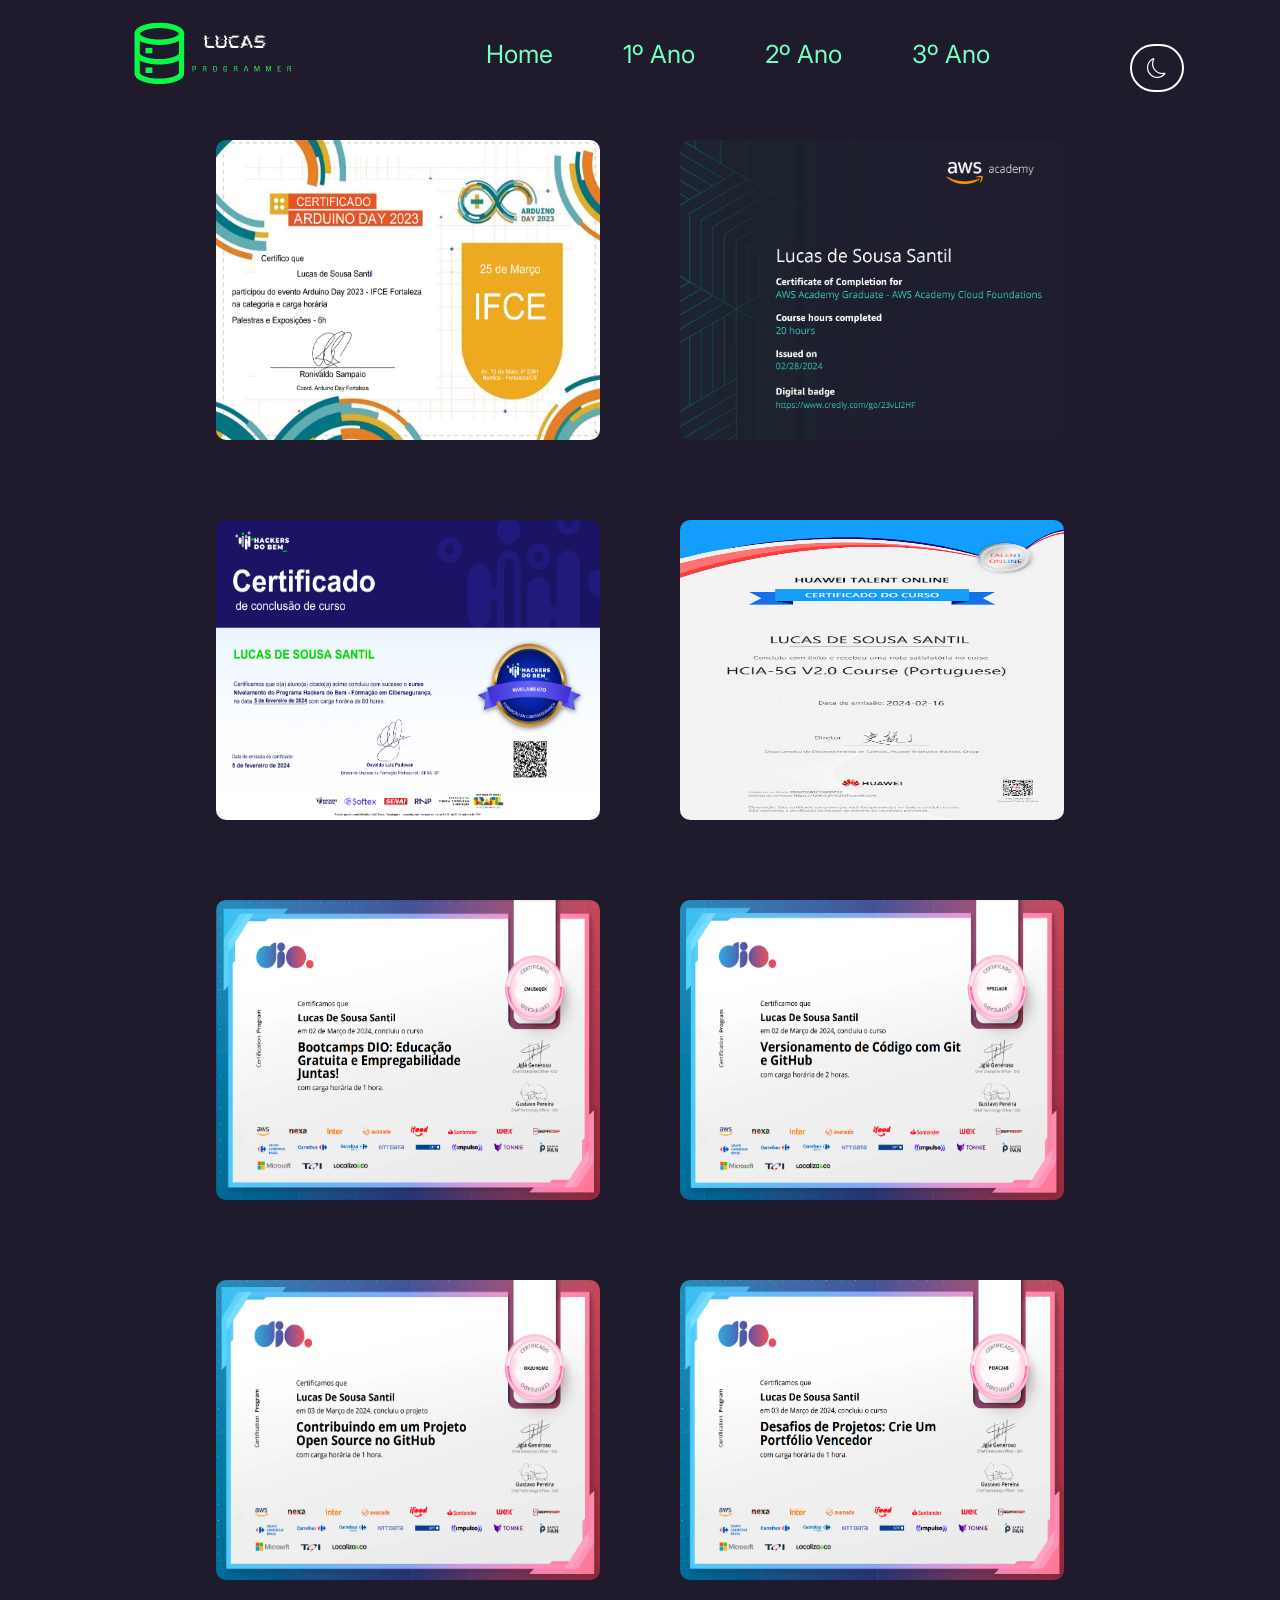
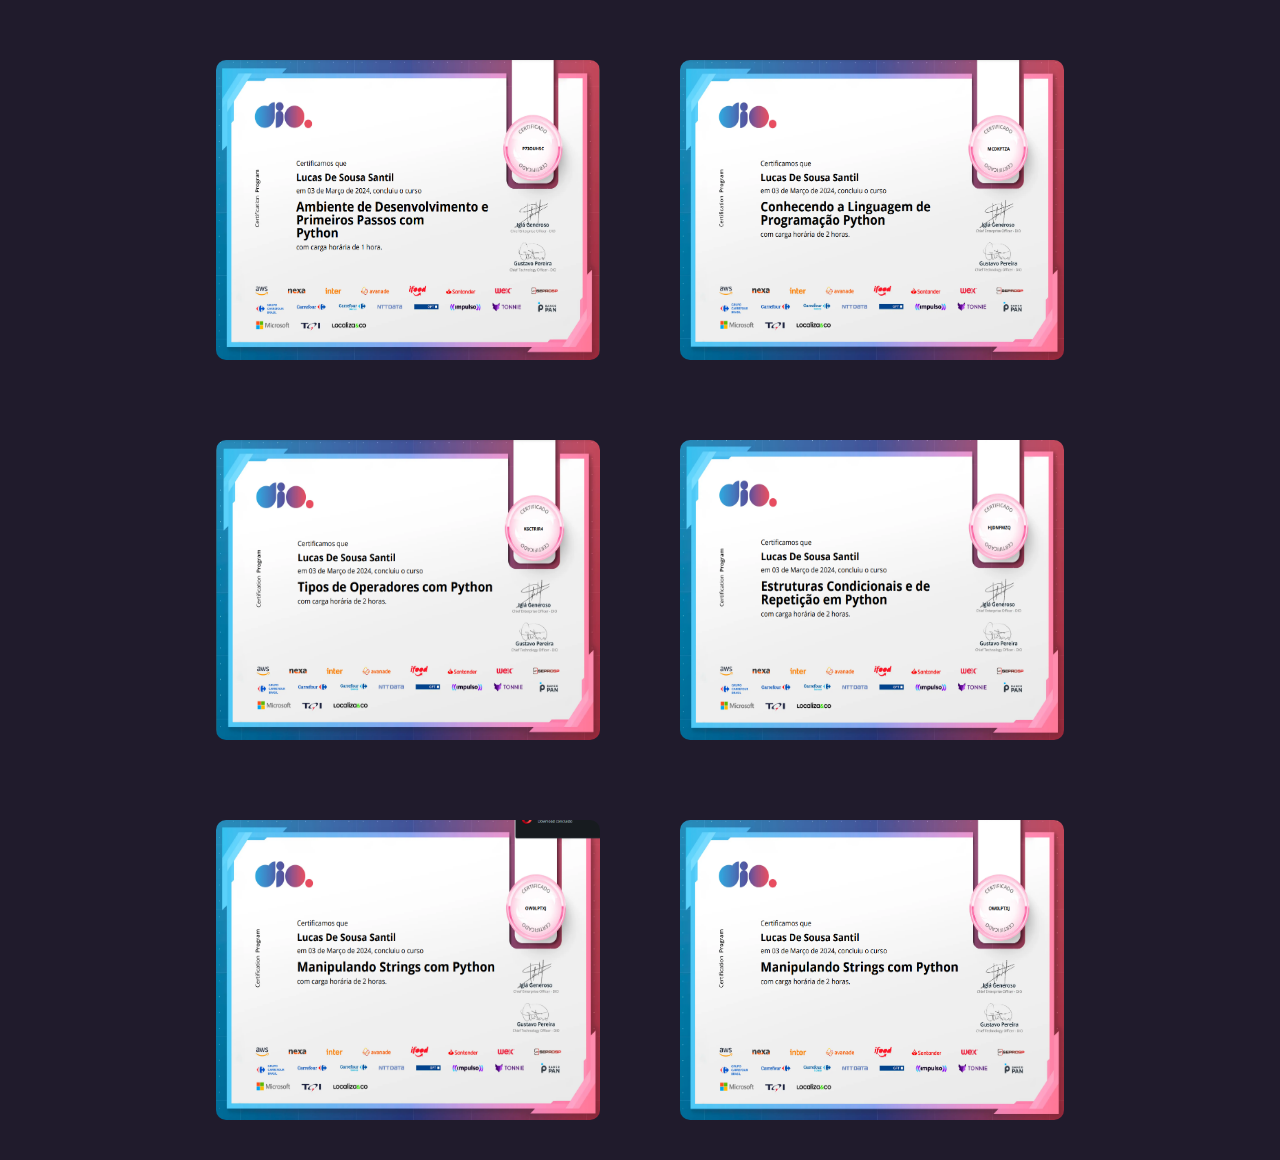
==== html/curso.html @ 154a2946 "first commit" ====
<!DOCTYPE html>
<html lang="pt-br">
<head>
    <meta charset="UTF-8">
    <meta name="viewport" content="width=device-width, initial-scale=1.0">
    <title>Meus Certificados</title>
    <link rel="stylesheet" href="/css/cursos.css">
    <script src="/js/cert.js"></script>
    <script src="/js/white.js"></script>
    <link rel="stylesheet" href="/css/home.css">
    <link rel="stylesheet" href="/scss/home-but.css">
    <script src="/js/pag1.js"></script>
    <script src="/js/macara.js"></script>
    <link rel="stylesheet" href="https://cdn.jsdelivr.net/npm/bootstrap-icons@1.11.3/font/bootstrap-icons.min.css">
    <link rel="icon" href="/img/logo.ico">
</head>
<body>
<header>
    <nav class="nav-bar">
    <div class="logo">
        <img src="/img/Lucas-removebg-preview.png" alt="Lucas-Developer">
    </div>
    <div class="nav-list">
        <ul class="menu">
            <li class="nav-item"><a href="home.html" class="nav-link">Home</a></li>
            <li class="nav-item"><a href="pag1.html" class="nav-link">1º Ano</a></li>
            <li class="nav-item"><a href="pag2.html" class="nav-link">2º Ano</a></li>
            <li class="nav-item"><a href="pag3.html" class="nav-link">3º Ano</a></li>
        </ul>
    </div>
    <div class="login-button">
        <div class="dark-mode-button">
            <button id="darkModeButton" class="transparent" onclick="toggleDarkMode()">
                <i id="darkModeIcon" class="bi bi-moon"></i>
            </button>
        </div>
    </div>

    <div class="mobile-menu-icon">
        <button onclick="menuShow()"><img class="icon" src="/img/menu_white_36dp.svg" alt=""></button>
    </div>
</nav>
    <div class="mobile-menu">
        <ul>
            <li class="nav-item"><a href="home.html" class="nav-link">Home</a></li>
            <li class="nav-item"><a href="pag1.html" class="nav-link">1º Ano</a></li>
            <li class="nav-item"><a href="pag2.html" class="nav-link">2º Ano</a></li>
            <li class="nav-item"><a href="pag3.html" class="nav-link">3º Ano</a></li>
        </ul>

        <div class="login-button">
            <button class="btn-login">Login</button>
        </div>
    </div>
</header>
<main>
    <section class="inicio">
        <div class="interface">
            <div class="inicio" id="galeria"> 
                <div class="certificado" id="cert1" onclick="openImage('cert1')">
                    <a href="#cert1">
                        <img src="/img/cert-ard.png" alt="cert-arduino">
                    </a>
                    <div class="detalhes">
                        Certificado do Arduino Day<br> <a href="#fechar">x</a>
                    </div>
                </div>
                <div class="certificado-aws" id="cert2" onclick="openImage('cert2')">
                    <a href="#cert2">
                        <img src="/img/cert-aws.png" alt="cert-aws">
                    </a>
                    <div class="detalhes">
                        Certificado da AWS<br> <a href="#fechar">x</a>
                    </div>
                </div>
                <div class="certificado" id="cert3" onclick="openImage('cert3')">
                    <a href="#cert3">
                        <img src="/img/cert-hack.png" alt="cert-hacker">
                    </a>
                    <div class="detalhes">
                        Certificado do Hackers do Bem<br> <a href="#fechar">x</a>
                    </div>
                </div>
                <div class="certificado-hua" id="cert4" onclick="openImage('cert4')">
                    <a href="#cert4">
                        <img src="/img/cert-hauwei.png" alt="cert-hauwei">
                    </a>
                    <div class="detalhes">
                        Certificado da Huawei<br> <a href="#fechar">x</a>
                    </div>
                </div>
                <div class="certificado" id="cert5" onclick="openImage('cert5')">
                    <a href="#cert5">
                        <img src="/img/cert-dio1.png" alt="cert-dio">
                    </a>
                    <div class="detalhes">
                        Certificado da DIO<br> <a href="#fechar">x</a>
                    </div>
                </div>
                <div class="certificado" id="cert6" onclick="openImage('cert6')">
                    <a href="#cert6">
                        <img src="/img/cert-dio2.png" alt="cert-dio">
                    </a>
                    <div class="detalhes">
                        Certificado da DIO<br> <a href="#fechar">x</a>
                    </div>
                </div>
                <div class="certificado" id="cert7" onclick="openImage('cert7')">
                    <a href="#cert7">
                        <img src="/img/cert-dio3.png" alt="cert-dio">
                    </a>
                    <div class="detalhes">
                        Certificado da DIO<br> <a href="#fechar">x</a>
                    </div>
                </div>
                <div class="certificado" id="cert8" onclick="openImage('cert8')">
                    <a href="#cert8">
                        <img src="/img/cert-dio4.png" alt="cert-dio">
                    </a>
                    <div class="detalhes">
                        Certificado da DIO<br> <a href="#fechar">x</a>
                    </div>
                </div>
                <div class="certificado" id="cert9" onclick="openImage('cert9')">
                    <a href="#cert9">
                        <img src="/img/cert-dio5.png" alt="cert-dio">
                    </a>
                    <div class="detalhes">
                        Certificado da DIO<br> <a href="#fechar">x</a>
                    </div>
                </div>
                <div class="certificado" id="cert10" onclick="openImage('cert10')">
                    <a href="#cert10">
                        <img src="/img/cert-dio6.png" alt="cert-dio">
                    </a>
                    <div class="detalhes">
                        Certificado da DIO<br> <a href="#fechar">x</a>
                    </div>
                </div>
                <div class="certificado" id="cert11" onclick="openImage('cert11')">
                    <a href="#cert11">
                        <img src="/img/cert-dio7.png" alt="cert-dio">
                    </a>
                    <div class="detalhes">
                        Certificado da DIO<br> <a href="#fechar">x</a>
                    </div>
                </div>
                <div class="certificado" id="cert12" onclick="openImage('cert12')">
                    <a href="#cert12">
                        <img src="/img/cert-dio8.png" alt="cert-dio">
                    </a>
                    <div class="detalhes">
                        Certificado da DIO<br> <a href="#fechar">x</a>
                    </div>
                </div>
                <div class="certificado" id="cert13" onclick="openImage('cert13')">
                    <a href="#cert13">
                        <img src="/img/cert-dio9.png" alt="cert-dio">
                    </a>
                    <div class="detalhes">
                        Certificado da DIO<br> <a href="#fechar">x</a>
                    </div>
                </div>
                <div class="certificado" id="cert14" onclick="openImage('cert14')">
                    <a href="#cert14">
                        <img src="/img/cert-dio10.png" alt="cert-dio">
                    </a>
                    <div class="detalhes">
                        Certificado da DIO<br> <a href="#fechar">x</a>
                    </div>
                </div>
            </div>
        </div>
    </section>
</main>
</body>
</html>
---- css/cursos.css ----
* {
    padding: 0;
    margin: 0;
    font-family: 'Inter', sans-serif;
}

.interface {
    max-width: 1280px;
    margin: 0 auto;
}

html {
    overflow-y: scroll;
    scroll-behavior: smooth;
}

.dark header {
    background-color: #8a2be2;
    position: fixed;
    margin-left: 0px;
    z-index: 1000;
    height: 120px;
    width: 100%;
}

body {
    background: #201b2c;
    overflow-x: hidden;
}

header {
    background-color: #201b2c;
    position: fixed;
    margin-left: 0px;
    z-index: 1000;
    height: 120px;
    width: 100%;
}

.nav-list li {
    position: relative;
    float: left;
    border-right: 1px solid #201b2c;
    border: none;
}

.nav-bar {
    display: flex;
    justify-content: space-between;
    padding: 1.5rem 6rem;
}

.logo {
    display: flex;
    align-items: center;
}

.logo > img {
    width: auto;
    margin-top: -90px;
    height: 250px;
}

.nav-list {
    display: flex;
    align-items: center;
}

.nav-list ul {
    display: flex;
    justify-content: center;
    list-style: none;
    margin-top: -100px;
}

.nav-item {
    margin: 0 15px;
}

.nav-link {
    text-decoration: none;
    font-size: 1.56rem;
    color: #77ffc0;
    font-weight: 400;
    padding: 20px;
}

.nav-link::before {
    content: "";
    position: absolute;
    width: 100%;
    height: 3px;
    bottom: 0;
    left: 0;
    background-color: #ffffff;
    visibility: hidden;
    transform: scaleX(0);
    transform-origin: left; 
    opacity: 0.7;
    transition: all 0.3s ease-in-out 0s;
}

.nav-link:hover:before {
    visibility: visible;
    transform: scaleX(1);
}

.login-button button {
    border: none;
    padding: 10px 15px;
    border-radius: 5px;
    background-color: #0187a7;
    margin-top: 20px;
}

.login-button button a {
    text-decoration: none;
    color: #fff;
    font-weight: 500;
    font-size: 1.1rem;
}

.mobile-menu-icon {
    display: none;
}

.mobile-menu {
    display: none;
}

section.inicio {
    margin-top: 100px;
}
#galeria {
    display: flex;
    flex-wrap: wrap;
    justify-content: center;
}

.certificado {
    width: 30%;
    margin: 40px;
    position: relative;
    cursor: pointer;
}

.certificado-aws {
    width: 30%;
    margin: 40px;
    position: relative;
    cursor: pointer;
}

.certificado-hua {
    width: 30%;
    margin: 40px;
    position: relative;
    cursor: pointer;
}

.certificado img {
    width: 100%;
    height: 300px;
    display: block;
    border-radius: 10px;
    transition: transform 0.3s ease;
}

.certificado-aws img {
    width: 100%;
    height: 300px;
    display: block;
    border-radius: 10px;
    transition: transform 0.3s ease;
}

.certificado-hua img {
    width: 100%;
    height: 300px;
    display: block;
    border-radius: 10px;
    transition: transform 0.3s ease;
}

.certificado:target {
    position: fixed;
    top: 50%;
    left: 50%;
    transform: translate(-50%, -50%);
    width: 710px; 
    padding: 10px;
    border: solid 1px #333;
    box-shadow: 0 0 25px 10px #000;
    background: #fff;
    border-radius: 5px;
    z-index: 9999;
}

.certificado-aws:target {
    position: fixed;
    top: 50%;
    left: 50%;
    transform: translate(-50%, -50%);
    width: 650px; 
    padding: 10px;
    border: solid 1px #333;
    box-shadow: 0 0 25px 10px #000;
    background: #fff;
    border-radius: 5px;
    z-index: 9999;
}

.certificado-hua:target {
    position: fixed;
    top: 50%;
    left: 50%;
    transform: translate(-50%, -50%);
    width: 350px; 
    padding: 10px;
    border: solid 1px #333;
    box-shadow: 0 0 25px 10px #000;
    background: #fff;
    border-radius: 5px;
    z-index: 9999;
}

.certificado:target img {
    width: auto;
    height: 500px; 
    display: block;
    border-radius: 5px;
}

.certificado-aws:target img {
    width: auto;
    height: 500px; 
    display: block;
    border-radius: 5px;
}

.certificado-hua:target img {
    width: auto;
    height: 500px; 
    display: block;
    border-radius: 5px;
}

.certificado:target .detalhes {
    display: block;
}

.certificado-aws:target .detalhes {
    display: block;
}

.certificado-hua:target .detalhes {
    display: block;
}

.detalhes {
    display: none;
}

.detalhes a {
    display: block;
    text-align: right;
    margin-top: 10px;
    color: #333;
    text-decoration: none;
    font-size: 14px;
}

.detalhes a:hover {
    color: #000;
}
---- css/home.css ----
@import url('https://fonts.googleapis.com/css2?family=Inter:wght@200;300;400;500&display=swap');

* {
    padding: 0;
    margin: 0;
    font-family: 'Inter', sans-serif;
}

html {
    overflow-y: scroll;
    scroll-behavior: smooth;
}

.interface {
    max-width: 1280px;
    margin: 0 auto;
}

.dark header {
    background-color: #8a2be2;
    position: fixed;
    margin-left: 0px;
    z-index: 1000;
    height: 120px;
    width: 100%;
}

.dark .primeira h1 {
    color: black ;
}

.dark .primeira span {
    color: #2600ff;
}

.dark .primeira p {
    color: #000000;
}

.dark .primeira button {
    background-color: #000000;
    color: #ffffff;
}

.dark .especialidades {
    background-color: #8a2be2;
}

.dark .especialidades span {
    color: #00f7ff;
}

.dark .especialidades .especialidades-box {
    color: #00f7ff;
}

.dark .especialidades .especialidades-box i {
    color: #00f7ff;
}

.dark .sobre {
    background-color: #ffffff;
}

.dark .sobre h2 {
    color: #2600ff;
}

.dark .sobre .txt-sobre span {
    color: #000000;
}

.dark .sobre .txt-sobre p {
    color: #000000;
}

.dark .sobre .txt-sobre button {
    background-color: #000000;
}

.dark .sobre .txt-sobre i {
    background-color: #000000;
    color: #ffffff;
}

.dark .progresso {
    background-color: #8a2be2;
}

.dark .progresso .titulo span {
    color: #00f7ff;
}

.dark .progresso  h3 {
    color: #00f7ff;
}

.dark .progresso .especialidades-box  i {
    color: #00f7ff;
}

.dark .portifolio h2 {
    color: #000000;
}

.dark .portifolio span {
    color: #0004ff;
}

.dark .formulario span {
    color: #0004ff;
}

.dark .formulario h2 {
    color: #000000;
}

.dark .formulario input {
    background-color: #0004ff;
}

.dark .formulario textarea {
    background-color: #0004ff;
}

.dark .formulario .btn-enviar input {
    background-color: #0004ff;
    color: white;
}

.dark footer {
    background-color: #8a2be2;
    color: white;
}

.dark footer button{
    background-color: #000000;
    color: white;
}

.dark footer .line-footer{
    padding: 20px 0;
}

.dark footer .line-footer p {
    color: #ffffff;
}

.dark .borda {
    margin-top: -70px;
    border-top: 2px solid #ffffff;
}

.dark main {
    background-color: white;
}

.dark .nav-link {
    color: #ffffff;
}

.dark .dark-mode-button button i {
    color: rgb(255, 255, 255);
    font-size: 20px;
}

.dark .transparent {
    background-color: transparent !important;
    border: 2px solid #ffffff !important; 
    border-radius: 50px !important;
}

.transparent {
    background-color: transparent !important;
    border: 2px solid #ffffff !important; 
    border-radius: 50px !important;
}

.dark-mode-button button i {
    color: white;
    font-size: 20px;
}

body {
    background: #201b2c;
    overflow-x: hidden;
}

header {
    background-color: #201b2c;
    position: fixed;
    margin-left: 0px;
    z-index: 1000;
    height: 120px;
    width: 100%;
}

.nav-list li {
    position: relative;
    float: left;
    border-right: 1px solid #201b2c;
    border: none;
}

.nav-bar {
    display: flex;
    justify-content: space-between;
    padding: 1.5rem 6rem;
}

.logo {
    display: flex;
    align-items: center;
}

.logo > img {
    width: auto;
    margin-top: -90px;
    height: 250px;
}

.nav-list {
    display: flex;
    align-items: center;
}

.nav-list ul {
    display: flex;
    justify-content: center;
    list-style: none;
    margin-top: -100px;
}

.nav-item {
    margin: 0 15px;
}

.nav-link {
    text-decoration: none;
    font-size: 1.56rem;
    color: #77ffc0;
    font-weight: 400;
    padding: 20px;
}

.nav-link::before {
    content: "";
    position: absolute;
    width: 100%;
    height: 3px;
    bottom: 0;
    left: 0;
    background-color: #ffffff;
    visibility: hidden;
    transform: scaleX(0);
    transform-origin: left; 
    opacity: 0.7;
    transition: all 0.3s ease-in-out 0s;
}

.nav-link:hover:before {
    visibility: visible;
    transform: scaleX(1);
}

.login-button button {
    border: none;
    padding: 10px 15px;
    border-radius: 5px;
    background-color: #0187a7;
    margin-top: 20px;
}

.login-button button a {
    text-decoration: none;
    color: #fff;
    font-weight: 500;
    font-size: 1.1rem;
}

.mobile-menu-icon {
    display: none;
}

.mobile-menu {
    display: none;
}

.btn-login {
    width: 100%;
    padding: 16px 0px;
    margin: 0px;
    border: none;
    border-radius: 8px;
    outline: none;
    text-transform: uppercase;
    font-weight: 800;
    letter-spacing: 3px;
    color: #77ffc0;;
    background: transparent;
    cursor: pointer;
    box-shadow: 0px 10px 40px -12px #273a3052;
}

.btn-other {
    color: #FFF;
    transition: all 0.5s;
    position: relative;
    opacity: 1;
}

.btn-other::before {
    content: '';
    position: absolute;
    top: 0;
    left: 0;
    width: 100%;
    height: 100%;
    z-index: 1;
    background-color: rgba(255,255,255,0.1);
    transition: all 0.3s;
}
.btn-other:hover::before {
    opacity: 0 ;
    transform: scale(0.5,0.5);
}
.btn-other::after {
    content: '';
    position: absolute;
    top: 0;
    left: 0;
    width: 100%;
    height: 100%;
    z-index: 1;
    opacity: 0;
    transition: all 0.3s;
    border: 1px solid rgba(255,255,255,0.5);
    transform: scale(1.2,1.2);
}
.btn-other:hover::after {
    opacity: 1;
    transform: scale(1,1);
}

.btn {
    line-height: 50px;
    height: 50px;
    text-align: center;
    width: 250px;
    cursor: pointer;
}


.btn-login {
    width: 100%;
    padding: 16px 0px;
    margin: 0px;
    border: none;
    border-radius: 8px;
    outline: none;
    text-transform: uppercase;
    font-weight: 800;
    letter-spacing: 3px;
    color: #77ffc0;;
    background: transparent;
    cursor: pointer;
    box-shadow: 0px 10px 40px -12px #273a3052;
}

.btn-login::before {
    content: '';
    position: absolute;
    top: 0;
    left: 0;
    width: 100%;
    height: 100%;
    z-index: 1;
    background-color: rgba(255,255,255,0.1);
    transition: all 0.3s;
}

.btn-login:hover::before {
    opacity: 0 ;
    transform: scale(0.5,0.5);
}

.btn-login::after {
    content: '';
    position: absolute;
    top: 0;
    left: 0;
    width: 100%;
    height: 100%;
    z-index: 1;
    opacity: 0;
    transition: all 0.3s;
    border: 1px solid rgba(255,255,255,0.5);
    transform: scale(1.2,1.2);
}

@keyframes go-up {
    0% {
        transform: translateX(-1000px);
    }
    100% {
        transform: translateX(0);
    }
}

@keyframes go-back {
    0% {
        transform: translateX(1000px);
    }
    100% {
        transform: translateX(0);
    }
}

.btn-login:hover::after {
    opacity: 1;
    transform: scale(1,1);
}

a {
    color: #FFF;
    text-decoration: none;
}
/* Desenvolvimento */
h1 {
    margin-top: -350px;
    color: #fff;
    text-transform: uppercase;
    margin-left: -80px;
    margin-right: 500px;
    font-weight: 800;
    font-size: 40px;
    animation: go-up 2s;
}

.primeira span {
    color: #00FF08;
    font-size: 42px;
}

p.paragrafo {
    color: #fff;
    margin-left: -80px;
    margin-right: 600px;
    text-align: justify;
    font-size: 16px;
    margin-bottom: 40px;
    animation: go-up 2s;
}

.text-box button {
    border: none;
    border-radius: 30px;
    height: 53px;
    width: 255px;
    text-transform: uppercase;
    color: rgb(0, 0, 0);
    font-weight: 600;
    background-color: #77ffc0;
    margin-left: -180px;
    margin-top: -6px;
    cursor: pointer;
    transition: .2s;
    animation: go-up 2s;
}

.button-1 button:hover {
    box-shadow: 0px 0px 8px #77ffc0;
    transform: scale(1.05);
}

.yo {
    width: 500px;
    height: 400px;
    border-radius: 20px;
    margin-left: 900px;
    margin-top: 160px;
    opacity: 1;
}

img.yo {
    position: relative;
    animation: flutuar 2s ease-in-out infinite alternate;
}

@keyframes flutuar {
    0% {
        top: 0;
    }
    100% {
        top: 30px;
    }
}

/* Section 2*/
section.especialidades {
    padding: 40px 4%;
    margin-top: 120px;
    height: 800px;
}

section.especialidades .flex {
    gap: 60px;
}

h2.titulo {
    color: #FFF;
    font-size: 38px;
    text-align: center;
    animation: go-back 2s;
    margin-top: 100px;
}

h2.titulo span {
    color: #00FF08;
}

.flex {
    display: flex;
}

.progresso .especialidades-box {
    color: #FFF;
    padding: 40px;
    border-radius: 20px;
    text-align: justify;
    transition: .2s;
    margin-left: -20px;
}

.especialidades .especialidades-box {
    color: #FFF;
    padding: 40px;
    border-radius: 20px;
    text-align: justify;
    transition: .2s;
}

.progresso .especialidades-box i {
    font-size: 70px;
    color: #00FF08;
}

.especialidades .especialidades-box i {
    font-size: 70px;
    color: #00FF08;
}

.progresso .especialidades-box h3 {
    font-size: 28px;
    margin: 15px 0;
}

.especialidades .especialidades-box h3 {
    font-size: 28px;
    margin: 15px 0;
}

.progresso .especialidades-box:hover {
    transform: scale(1.05);
    box-shadow: 0 0 10px #ffffff78;
}

.especialidades .especialidades-box:hover {
    transform: scale(1.05);
    box-shadow: 0 0 10px #ffffff78;
}

.especialidades .especialidades-box {
    cursor: pointer;
}

.img-sobre img {
    width: 400px;
    height: 500px;
    border-radius: 20px;
    animation: go-up 2s;
}

section.sobre .flex{
    align-items: center;
    gap: 60px;
    margin-top: 60px;
}

section.sobre {
    margin-top: 120px;
}

.sobre .txt-sobre {
    color: #fff;
}

.txt-sobre {
    margin-left: 0px;
    margin-right: 0px;
    animation: go-back 2s;
}

.sobre .txt-sobre h2 {
    font-size: 40px;
    line-height: 40px;
    margin-bottom: 30px;
}

.sobre .txt-sobre h2 span {
    color: #00FF08;
    display: block;
}

.sobre .txt-sobre p {
    margin: 10px 0px;
    margin-right: 0px;
    text-align: justify;
}

.btn-social button {
    width: 60px;
    height: 60px;
    border-radius: 30px;
    border: none;
    background-color: #00FF08;
    font-size: 22px;
    cursor: pointer;
    margin: 0 5px;
    transition: .2s;
    margin-top: 20px;
}

.btn-social button:hover {
    transform: scale(1.05);
    box-shadow: 0 0 10px #ffffff78;
}

section.comeco {
    margin-top: 120px;
    height: 52rem;
}

section.portifolio {
    margin-top: 160px;
    margin-bottom: 400px;
}

section.portifolio .flex {
    justify-content: space-around;
    margin-top: 60px;
}

.img-port {
    width: 360px;
    height: 460px;
    background-color: #687a69;
    margin-left: 85px;
    background-size: cover;
    background-position: 100% 0%;
    transition: .8s;
    border-radius: 40px;
    position: relative;
}

.img-port:hover {
    background-position: 100% 100%;
}

.overplay {
    position: absolute;
    top: 0;
    left: 0;
    width: 100%;
    height: 100%;
    background-color: #000000b8;
    border-radius: 40px;
    display: flex;
    align-items: center;
    justify-content: center;
    font-size: 24px;
    font-weight: 600;
    color: #FFF;
    opacity: 0;
    transition: .5s;
    cursor: pointer;
}

.overplay:hover {
    opacity: 1;
}

section.formulario {
    padding: 80px 4%;
    margin-top: 100px;
    margin-bottom: 400px;
}

form {
    max-width: 500px;
    margin: 0px auto ;
    display: flex;
    justify-content: center;
    flex-direction: column;
    gap: 10px;
    margin-top: 40px;
}

form input, form textarea {
    width: 100%;
    background-color: #242424;
    border: none;
    outline: 0;
    padding: 20px 15px; 
    border-radius: 15px;
    color: #FFF;
    font-size: 18px;
}

form input::placeholder {
    color: #ffffff;
}

form textarea {
    resize: none;
    max-height: 200px;
}

form textarea::placeholder {
  color: #ffffff;
}

form .btn-enviar {
    margin-top: 20px;
    text-align: center;
}

form .btn-enviar input {
    width: 120px;
    background-color: #00FF08;
    color: #000;
    font-weight: 700;
    cursor: pointer;
    transition: .5s;
}

form .btn-enviar input:hover {
    transform: scale(1.05);
    box-shadow: 0 0 10px #ffffff78;
}

footer {
    padding: 60px 4%;
    margin-top: 50px;
}

footer .flex {
    justify-content: space-between;
}

.logo-footer img {
    width: auto;
    height: 250px;
    margin-top: -60px;
}

footer .line-footer {
    padding: 20px 0;
}

.borda {
    margin-top: -70px;
    border-top: 2px solid #00FF08;
}

footer .line-footer p i{
    color: #00FF08;
    font-size: 22px;
}

footer .line-footer p a{
    color: #fff;
    margin-left: 5px;
    text-decoration: none;
}

section.progresso {
    padding: 40px 4%;
    margin-top: 250px;
}

section.progresso.flex {
    gap: 60px;
}

.box {
    position: relative;
    top: 50%;
    left: 50%;
    transform: translate(-50%, -50%);
    margin-top: 200px;
    border-radius: 5px;
    padding: 15px;
    margin-right: -200px;
}

.box-circle svg{
    width: 150px;
    height: 150px;
    position: relative;
    margin-top: -50px;
    margin-left: 20px;
}

.box-2 {
    position: relative;
    top: 50%;
    left: 50%;
    transform: translate(-50%, -50%);
    margin-top: 200px;
    border-radius: 5px;
    padding: 15px;
    margin-left: -400px;
    margin-right: 400px;
}

.box-circle-2 svg{
    width: 150px;
    height: 150px;
    position: relative;
    margin-top: -50px;
    margin-left: 23px;
}

.box-3 {
    position: relative;
    top: 50%;
    left: 50%;
    transform: translate(-50%, -50%);
    margin-top: 200px;
    border-radius: 5px;
    padding: 15px;
    margin-left: 100px;
}

.box-circle-3 svg{
    width: 150px;
    height: 150px;
    position: relative;
    margin-top: -50px;
    margin-left: 30px;
    margin-right: 30px;
}

circle {
    width: 150px;
    height: 150px;
    fill: none;
    stroke: #000;
    stroke-width: 10;
    transform: translate(5px, 5px);
    stroke-dasharray: 440;
    stroke-dashoffset: 440;
}

circle:nth-child(1) {
    stroke-dashoffset: 0;
    stroke: #ffffff6e;
}

circle:nth-child(2) {
    stroke-dashoffset: calc(440 - 404.8);
    stroke: #00FF08;
}

.circle:nth-child(1) {
    stroke-dashoffset: 0;
    stroke: #ffffff6e;
}

.circle:nth-child(2) {
    stroke-dashoffset: calc(440 - 308);
    stroke: #00FF08;
}

.circle-2:nth-child(1) {
    stroke-dashoffset: 0;
    stroke: #ffffff6e;
}

.circle-2:nth-child(2) {
    stroke-dashoffset: calc(440 - 396);
    stroke: #00FF08;
}


.box-circle h3 {
    margin-left: 60px;
    margin-right: 60px;
    font-size: 35px;
    color: #FFF;
}

.box-circle-2 h3 {
    margin-left: 0px;
    font-size: 35px;
    color: #FFF;
}

.box-circle-3 h3 {
    margin-left: 45px;
    font-size: 35px;
    color: #FFF;
}

.number {
    position: absolute;
    top: 0;
    left: 0;
    width: 100%;
    height: 100%;
    display: flex;
    justify-content: center;
    align-items: center;
    color: white;
}

.number-2 {
    position: absolute;
    top: 0;
    left: 0;
    width: 100%;
    height: 100%;
    display: flex;
    justify-content: center;
    align-items: center;
    color: white;
}

.number-3 {
    position: absolute;
    top: 0;
    left: 0;
    width: 100%;
    height: 100%;
    display: flex;
    justify-content: center;
    align-items: center;
    color: white;
}

.menucircular {
    display: none;
}

.linha {
    background-color: #aaa;
    width: 25px;
    height: 3px;
    display: block;
    position: absolute;
    top: 50%;
    left: 50%;
    -webkit-transition: all .5s ease-in-out;
    transition: all .5s ease-in-out;
    margin-left: -12px;
    margin-top: -1px;
}

.linha-1 {
    -webkit-transform: translate3d(0, -8px, 0);
    transform: translate3d(0, -8px, 0);
}

.linha-2 {
    -webkit-transform: translate3d(0, 0, 0);
    transform: translate3d(0, 0, 0);
}

.linha-3 {
    -webkit-transform: translate3d(0, 8px, 0);
    transform: translate3d(0, 8px, 0);
}

.menucircular:checked + .menu-btn .linha-1 {
    -webkit-transform: translate3d(0, 0, 0)rotate(45deg);
    transform: translate3d(0, 0, 0)rotate(45deg);
}

.menucircular:checked + .menu-btn .linha-2 {
    -webkit-transform: translate3d(0, 0, 0)scale(0.1, 1.0);
    transform: translate3d(0, 0, 0)scale(0.1, 1.0);
}

.menucircular:checked + .menu-btn .linha-3 {
    -webkit-transform: translate3d(0, 0, 0)rotate(-45deg);
    transform: translate3d(0, 0, 0)rotate(-45deg);
}

.menu-2 {
    width: 70px;
    height: 70px;
    position: absolute;
    top: 0;
    left: 0;
    right: 0;
    bottom: 0;
    margin: auto;
    font-size: 30px;
}

.menu-a i{
    margin-left: 19px;
}

.menu-btn, .menu-a {
    color: #FFF;
    width: 70px;
    height: 70px;
    line-height: 70px;
    position: absolute;
    border: 2px solid #282828;
    border-radius: 50%;
    background-color: #201b2c;
    -webkit-transform: translate3d(0, 0, 0);
    transform: translate3d(0, 0, 0);
    -webkit-transition: all 0.2s ease-in-out;
}

.menu-btn {
    z-index: 2;
    cursor: pointer;
    -webkit-transform: scale(1.1, 1.1)translate3d(0, 0, 0);
    transform: scale(1.1, 1.1)translate3d(0, 0, 0);
    -webkit-transition-timing-function: cubic-bezier(cubic-bezier(.2,.9,.35,1.3));
    transition-timing-function: cubic-bezier(cubic-bezier(.2,.9,.35,1.3));
}

.menucircular:checked ~ .menu-a:nth-child(3) {
    -webkit-transition-duration: .3s;
    transition-duration: .3s;
    -webkit-transform: translate3d(0.1px, -100px, 0);
    transform: translate3d(0.1px, -100px, 0);
}

.menucircular:checked ~ .menu-a:nth-child(4) {
    -webkit-transition-duration: .35s;
    transition-duration: .35s;
    -webkit-transform: translate3d(90px, -50px, 0);
    transform: translate3d(90px, -50px, 0);
}

.menucircular:checked ~ .menu-a:nth-child(5) {
    -webkit-transition-duration: .4s;
    transition-duration: .4s;
    -webkit-transform: translate3d(90px, 50px, 0);
    transform: translate3d(90px, 50px, 0);
}

.menucircular:checked ~ .menu-a:nth-child(6) {
    -webkit-transition-duration: .45s;
    transition-duration: .45s;
    -webkit-transform: translate3d(0.1px, 100px, 0);
    transform: translate3d(0.1px, 100px, 0);
}

.menucircular:checked ~ .menu-a:nth-child(7) {
    -webkit-transition-duration: .35s;
    transition-duration: .35s;
    -webkit-transform: translate3d(-90px, -50px, 0);
    transform: translate3d(-90px, -50px, 0);
}

.menucircular:checked + .menu-btn {
    -webkit-transition: all .5s linear;
    transition: all .5s linear;
    -webkit-transform: scale(0.9, 0.9)translate3d(0, 0, 0);
    transform: scale(0.9, 0.9)translate3d(0, 0, 0);
}

.menucircular:checked ~ .menu-a {
    -webkit-transition-timing-function: cubic-bezier(.27, .68, .53, .3);
    transition-timing-function: cubic-bezier(.27, .68, .53, .3);
}

.menu-btn:hover {
    -webkit-transform: scale(1.2);
    transform: scale(1.2);
    box-shadow: inset 1px 1px 2px #00FF08, inset 1px -1px 2px #0340d0,
    inset -1px 1px 2px #efff0c, inset -1px -1px 2px #ff0000;
}

.ai-1 {
    background-color: #000000;
}

.ai-1:hover {
    background-color: #000000;
    color: #00FF08;
}

.ai-2 {
    background-color: #000000;
}

.ai-2:hover {
    background-color: #000000;
    color: #00FF08;
}

.ai-3 {
    background-color: #000000;
}

.ai-3:hover {
    background-color: #000000;
    color: #00FF08;
}

.ai-4 {
    background-color: #000000;
}

.ai-4:hover {
    background-color: #000000;
    color: #00FF08;
}

.ai-5 {
    background-color: #000000;
}

.ai-5:hover {
    background-color: #000000;
    color: #00FF08;
}

.container {
    position: relative;
    height: 0px;
}

.menu-2 {
    position: fixed;
    bottom: 0;
    top: 70%;
    left: -85%;
    z-index: 1000; 
}

@media screen and (min-width: 450px) and (max-width: 730px) {
    .nav-bar {
        padding: 1.5rem 4rem;
    }
    .nav-item {
        display: none;
    }
    .login-button {
        display: none;
    }
    .mobile-menu-icon {
        display: block;
        margin-top: 20px;
        width: auto;
        height: auto;
    }
    .mobile-menu-icon button {
        background-color: transparent;
        border: none;
        cursor: pointer;
    }
    .mobile-menu ul {
        display: flex;
        flex-direction: column;
        text-align: center;
        padding-bottom: 1rem;
    }
    .mobile-menu .nav-item {
        display: block;
        padding-top: 1.2rem;
    }
    .mobile-menu .login-button {
        display: block;
        padding: 1rem 2rem;
    }
    .mobile-menu .login-button button {
        width: 100%;
    }
    .open {
        display: block;
    }
    .primeira h1 {
        font-size: 20px;
        margin-left: 20px;
        margin-right: 20px;
        text-align: center;
    }
    .primeira h1 span {
        font-size: 20px;
    }
    .primeira .paragrafo {
        font-size: 16px;
        margin-left: 60px;
        margin-right: 60px;
    }
    .button-1 {
        margin-left: 250px;
    }
    .especialidades .titulo {
        font-size: 20px;
    }
    section.especialidades .flex {
        flex-direction: column; 
        align-items: center; 
    }
    .especialidades .especialidades-box {
        width: 100%; 
        margin-bottom: 20px; 
        margin-left: 20px;
        margin-right: 20px;
    }
    h2.titulo {
        font-size: 20px; 
    }
    .especialidades .especialidades-box i {
        font-size: 30px; 
    }
    .especialidades .especialidades-box h3 {
        font-size: 20px; 
        margin: 10px 0;
    }
    .progresso .especialidades-box h3 {
        font-size: 20px;
    }
    .progresso .especialidades-box i {
        font-size: 30px;
    }
    .progresso .especialidades-box p {
        font-size: 15px;
    }
    .sobre .txt-sobre h2{
        font-size: 20px;
        margin-left: -440px;
        margin-right: -500px;
        margin-top: 200px;
    }
    .sobre .txt-sobre h2 span{
        font-size: 20px;
    }
    .sobre .txt-sobre p{
        font-size: 15px;
        margin-left: -440px;
        margin-right: 20px;
        margin-bottom: 340px;
    }
    .sobre .txt-sobre .btn-social {
        margin-left: -320px;
    }
    .sobre .img-sobre img {
        margin-top: 500px;
        margin-left: 175px;
        width: auto;
        height: 300px;
    }
    .portifolio .titulo {
        margin-top: 500px;
        font-size: 20px;
    }
    section.portifolio .flex {
        flex-direction: column; 
        align-items: center;
    }
    .progresso .box, .box-2, .box-3 {
        opacity: 0;
        margin-top: -300px;
    }
    .progresso.especialidades-box {
        margin-top: -30px;
    }
    .img-port {
        width: 70%; 
        height: 360px;
        margin: 0 0 40px;
    }
    .img-port:hover {
        background-position: 100% 0%; 
    }
    .overplay {
        font-size: 18px; 
    }
    footer {
        margin-top: 200px;
    }
    footer .line-footer {
        margin-top: -200px;
    }
    .interface .line-footer {
        margin-top: -80px;
    }
    footer .line-footer .btn-social {
        margin-top: -100px;
        margin-left: -225px;
        width: 500px;
    }
    footer .line-footer .logo-footer {
        margin-top: 10px;
    }
    .menu-2 {
        display: none;
    }
}

@media screen and (min-width: 320px) and (max-width: 400px) {
    .primeira h1 {
        font-size: 20px;
        margin-left: 20px;
        margin-right: 20px;
        text-align: center;
    }
    .primeira h1 span {
        font-size: 20px;
    }
    .primeira .paragrafo {
        font-size: 16px;
        margin-left: 60px;
        margin-right: 60px;
    }
    .button-1 {
        margin-left: 140px;
    }
    .especialidades .titulo {
        font-size: 20px;
    }
    section.especialidades .flex {
        flex-direction: column; 
        align-items: center; 
    }
    .especialidades .especialidades-box {
        width: 100%; 
        margin-bottom: 20px; 
        margin-left: 20px;
        margin-right: 20px;
    }
    h2.titulo {
        font-size: 20px; 
    }
    .especialidades .especialidades-box i {
        font-size: 30px; 
    }
    .especialidades .especialidades-box h3 {
        font-size: 20px; 
        margin: 10px 0;
    }
    .progresso .especialidades-box h3 {
        font-size: 20px;
    }
    .progresso .especialidades-box i {
        font-size: 30px;
    }
    .progresso .especialidades-box p {
        font-size: 15px;
    }
    .sobre .txt-sobre h2{
        font-size: 20px;
        margin-left: -300px;
        margin-right: -500px;
        margin-top: -250px;
    }
    .sobre .txt-sobre h2 span{
        font-size: 20px;
    }
    .sobre .txt-sobre p{
        font-size: 15px;
        margin-left: -340px;
        margin-right: 20px;
        margin-bottom: 340px;
    }
    .sobre .txt-sobre .btn-social {
        margin-left: -320px;
    }
    .sobre .img-sobre img {
        margin-top: 230px;
        margin-left: 75px;
        width: auto;
        height: 300px;
    }
    .portifolio .titulo {
        margin-top: 500px;
        font-size: 20px;
    }
    section.portifolio .flex {
        flex-direction: column; 
        align-items: center;
    }
    .img-port {
        width: 70%; 
        height: 360px;
        margin: 0 0 40px;
    }
    .img-port:hover {
        background-position: 100% 0%; 
    }
    .overplay {
        font-size: 18px; 
    }
    footer {
        margin-top: 200px;
    }
    footer .line-footer {
        margin-top: -200px;
    }
    .interface .line-footer {
        margin-top: -80px;
    }
    footer .line-footer .btn-social {
        margin-top: -100px;
        margin-left: -225px;
        width: 500px;
    }
    footer .line-footer .logo-footer {
        margin-top: 10px;
    }
    .menu-2 {
        display: none;
    }
}
---- scss/home-but.css ----
.text-box {
  margin-left: 100px;
  margin-top: 0px;
}

.btn:link,
.btn:visited {
  text-transform: uppercase;
  text-decoration: none;
  padding: 0px 0px;
  display: inline-block;
  border-radius: 100px;
  transition: all 0.2s;
  position: absolute;
}

.text-box .btn:hover {
  transform: translateY(-3px);
  box-shadow: 0 10px 20px rgba(0, 0, 0, 0.2);
}

.btn:active {
  transform: translateY(-1px);
  box-shadow: 0 5px 10px rgba(0, 0, 0, 0.2);
}

.btn-white {
  background-color: #fff;
  color: #777;
}

.btn::after {
  content: "";
  display: inline-block;
  height: 100%;
  width: 100%;
  border-radius: 100px;
  position: absolute;
  top: 0;
  left: 0;
  z-index: -1;
  transition: all 0.4s;
}

.btn-white::after {
  background-color: #fff;
}

.btn:hover::after {
  transform: scaleX(1.4) scaleY(1.6);
  opacity: 0;
}

.btn-animated {
  animation: moveInBottom 5s ease-out;
  animation-fill-mode: backwards;
}

@keyframes moveInBottom {
  0% {
    opacity: 0;
    transform: translateY(30px);
  }
  100% {
    opacity: 1;
    transform: translateY(0px);
  }
}/*# sourceMappingURL=home-but.css.map */
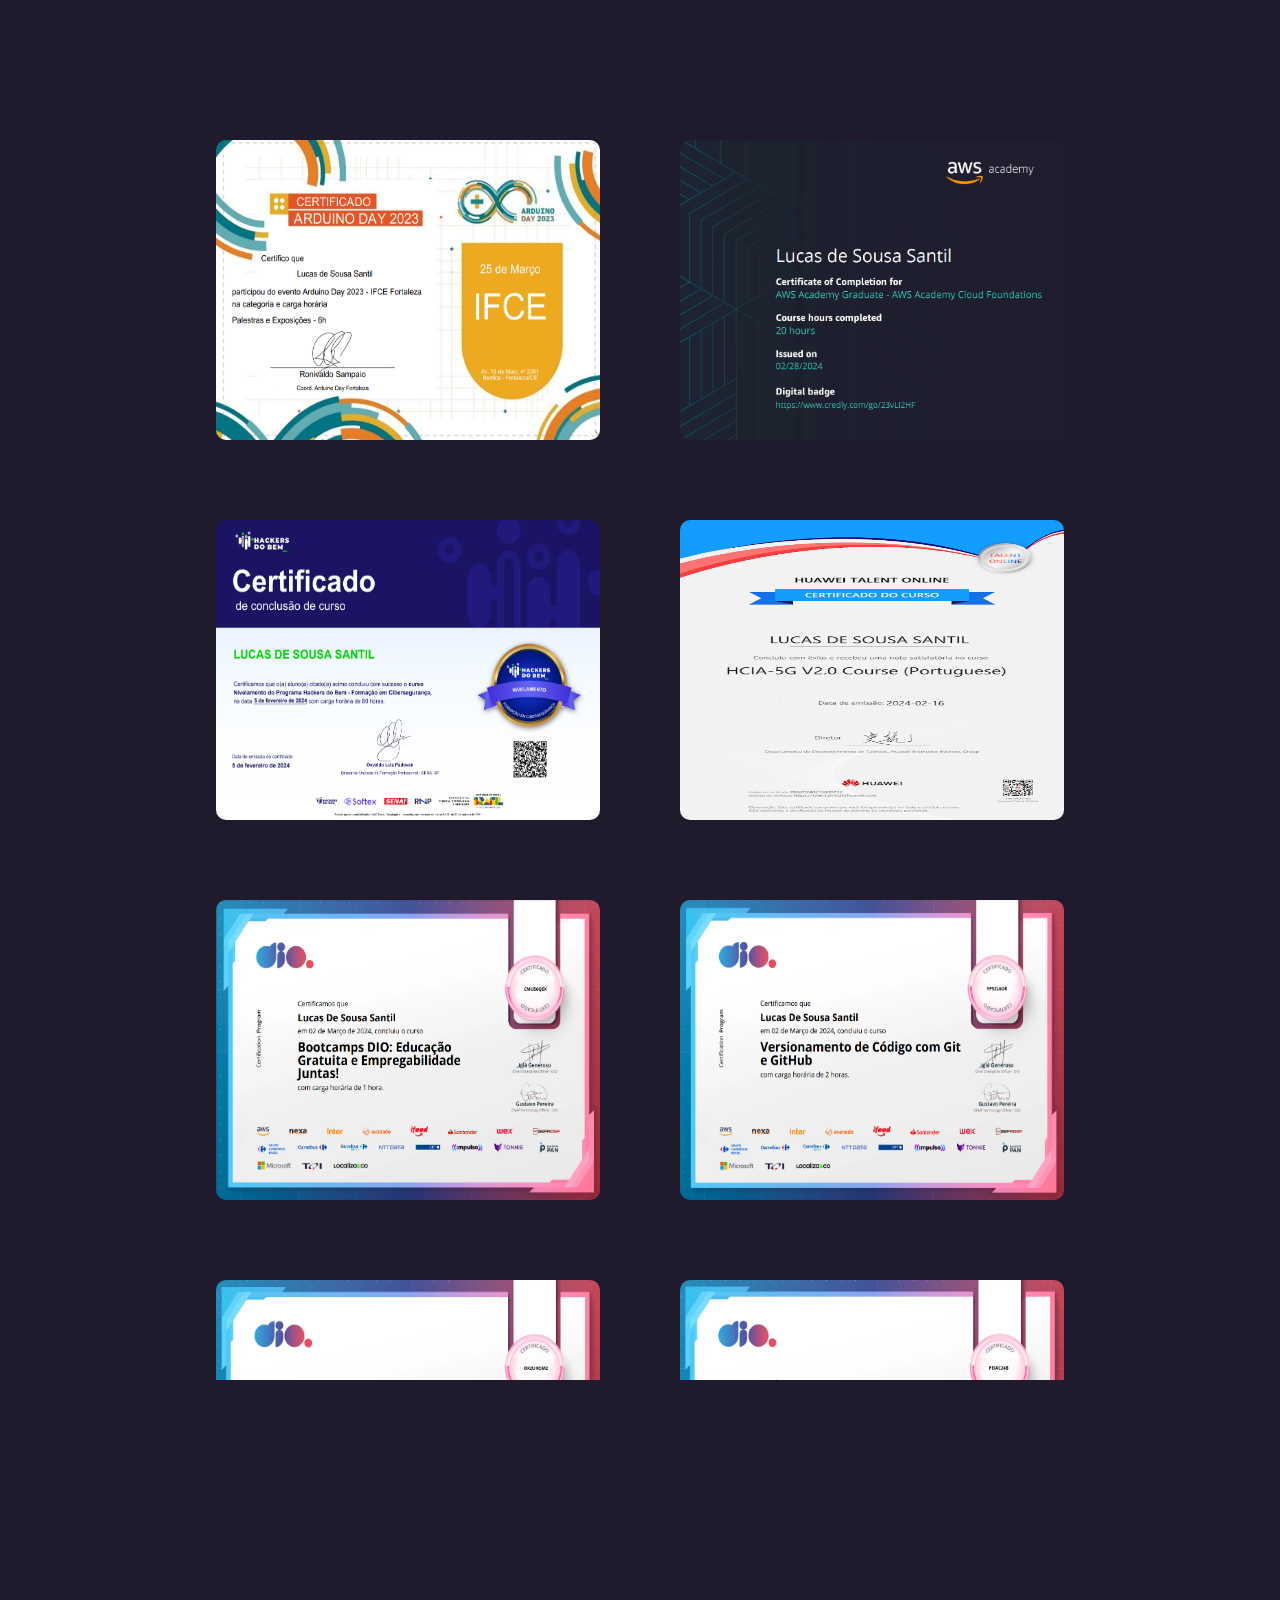
==== commit f0716172: "version" ====
--- a/html/curso.html
+++ b/html/curso.html
@@ -10,7 +10,6 @@
     <link rel="stylesheet" href="/css/home.css">
     <link rel="stylesheet" href="/scss/home-but.css">
     <script src="/js/pag1.js"></script>
-    <script src="/js/macara.js"></script>
     <link rel="stylesheet" href="https://cdn.jsdelivr.net/npm/bootstrap-icons@1.11.3/font/bootstrap-icons.min.css">
     <link rel="icon" href="/img/logo.ico">
 </head>
@@ -43,14 +42,10 @@
     <div class="mobile-menu">
         <ul>
             <li class="nav-item"><a href="home.html" class="nav-link">Home</a></li>
-            <li class="nav-item"><a href="pag1.html" class="nav-link">1º Ano</a></li>
-            <li class="nav-item"><a href="pag2.html" class="nav-link">2º Ano</a></li>
-            <li class="nav-item"><a href="pag3.html" class="nav-link">3º Ano</a></li>
+            <li class="nav-item"><a href="pag1.html" class="nav-link">1ºA</a></li>
+            <li class="nav-item"><a href="pag2.html" class="nav-link">2ºA</a></li>
+            <li class="nav-item"><a href="pag3.html" class="nav-link">3ºA</a></li>
         </ul>
-
-        <div class="login-button">
-            <button class="btn-login">Login</button>
-        </div>
     </div>
 </header>
 <main>
@@ -169,6 +164,38 @@
                         Certificado da DIO<br> <a href="#fechar">x</a>
                     </div>
                 </div>
+                <div class="certificado-google" id="cert15" onclick="openImage('cert15')">
+                    <a href="#cert15">
+                        <img src="/img/Captura de tela 2024-06-08 084135.png" alt="cert-google">
+                    </a>
+                    <div class="detalhes">
+                        Certificado da Google<br> <a href="#fechar">x</a>
+                    </div>
+                </div>
+                <div class="certificado-google" id="cert16" onclick="openImage('cert16')">
+                    <a href="#cert16">
+                        <img src="/img/Captura de tela 2024-06-08 084149.png" alt="cert-google">
+                    </a>
+                    <div class="detalhes">
+                        Certificado da Google<br> <a href="#fechar">x</a>
+                    </div>
+                </div>
+                <div class="certificado-google" id="cert17" onclick="openImage('cert17')">
+                    <a href="#cert17">
+                        <img src="/img/Captura de tela 2024-06-08 084207.png" alt="cert-google">
+                    </a>
+                    <div class="detalhes">
+                        Certificado da Google<br> <a href="#fechar">x</a>
+                    </div>
+                </div>
+                <div class="certificado-google" id="cert18" onclick="openImage('cert18')">
+                    <a href="#cert18">
+                        <img src="/img/Captura de tela 2024-06-08 084226.png" alt="cert-google">
+                    </a>
+                    <div class="detalhes">
+                        Certificado da Google<br> <a href="#fechar">x</a>
+                    </div>
+                </div>
             </div>
         </div>
     </section>
--- a/css/cursos.css
+++ b/css/cursos.css
@@ -131,6 +131,7 @@
 section.inicio {
     margin-top: 100px;
 }
+
 #galeria {
     display: flex;
     flex-wrap: wrap;
@@ -158,7 +159,27 @@
     cursor: pointer;
 }
 
+.certificado-aws {
+    width: 30%;
+    margin: 40px;
+    position: relative;
+    cursor: pointer;
+}
+.certificado-google {
+    width: 30%;
+    margin: 40px;
+    position: relative;
+    cursor: pointer;
+}
 .certificado img {
+    width: 100%;
+    height: 300px;
+    display: block;
+    border-radius: 10px;
+    transition: transform 0.3s ease;
+}
+
+.certificado-google img {
     width: 100%;
     height: 300px;
     display: block;
@@ -196,6 +217,20 @@
     z-index: 9999;
 }
 
+.certificado-google:target {
+    position: fixed;
+    top: 50%;
+    left: 50%;
+    transform: translate(-50%, -50%);
+    width: 710px; 
+    padding: 10px;
+    border: solid 1px #333;
+    box-shadow: 0 0 25px 10px #000;
+    background: #fff;
+    border-radius: 5px;
+    z-index: 9999;
+}
+
 .certificado-aws:target {
     position: fixed;
     top: 50%;
@@ -238,6 +273,13 @@
     border-radius: 5px;
 }
 
+.certificado-google:target img {
+    width: auto;
+    height: 550px; 
+    display: block;
+    border-radius: 5px;
+}
+
 .certificado-hua:target img {
     width: auto;
     height: 500px; 
@@ -246,6 +288,10 @@
 }
 
 .certificado:target .detalhes {
+    display: block;
+}
+
+.certificado-google:target .detalhes {
     display: block;
 }
 
@@ -272,4 +318,304 @@
 
 .detalhes a:hover {
     color: #000;
+}
+
+@media screen and (max-width: 768px) {
+    .logo {
+        opacity: 0;
+    }
+    
+    .nav-bar {
+        padding: 1.5rem 4rem;
+    }
+
+    .nav-item {
+        display: none;
+    }
+
+    .nav-link {
+        font-size: 15px;
+        display: flex;
+        flex-direction: row;
+        width: 2px;
+    }
+
+    .login-button {
+        display: none;
+    }
+
+    .mobile-menu-icon {
+        display: block;
+        margin-top: 20px;
+        width: auto;
+        height: auto;
+    }
+    
+    .mobile-menu-icon button {
+        background-color: transparent;
+        border: none;
+        cursor: pointer;
+    }
+
+    .mobile-menu ul {
+        display: flex;
+        text-align: center;
+        padding-bottom: 1rem;
+        margin-top: -190px;
+    }
+
+    .mobile-menu .nav-item {
+        display: block;
+        padding-top: 1.2rem;
+    }
+
+    .mobile-menu .login-button {
+        display: flex;
+        margin-top: -200px;
+    }
+    .open {
+        display: block;
+    }
+
+    .certificado {
+        width: 45%;
+    }
+
+    .certificado img {
+        max-width: 100%;
+        height: auto;
+    }
+
+    .certificado-aws {
+        width: 45%;
+    }
+
+    .certificado-aws img {
+        max-width: 100%;
+        height: auto;
+    }
+
+    .certificado-hua {
+        width: 45%;
+    }
+
+    .certificado-hua img {
+        max-width: 100%;
+        height: auto;
+    }
+    
+    .detalhes {
+        font-size: 12px;
+    }
+
+    .detalhes {
+        width: 120px;
+        height: 80px;
+    }
+
+    .certificado:target {
+        position: fixed;
+        top: 50%;
+        left: 50%;
+        transform: translate(-55%, -50%);
+        width: 400px; 
+        padding: 10px;
+        border: solid 1px #333;
+        box-shadow: 0 0 25px 10px #000;
+        background: #fff;
+        border-radius: 5px;
+        z-index: 9999;
+    }
+
+    .certificado-aws:target {
+        position: fixed;
+        top: 50%;
+        left: 50%;
+        transform: translate(-55%, -50%);
+        width: 400px; 
+        padding: 10px;
+        border: solid 1px #333;
+        box-shadow: 0 0 25px 10px #000;
+        background: #fff;
+        border-radius: 5px;
+        z-index: 9999;
+    }
+}
+
+@media  screen and (min-width: 768px) and (max-width: 900px) {
+    header {
+        position: absolute;
+    }
+
+    .logo {
+        opacity: 1;
+        margin-top: 10px;
+        margin-left: -23px;
+    }
+    
+
+    .nav-bar {
+        padding: 1.5rem 4rem;
+    }
+
+    .nav-item {
+        display: none;
+        padding: 20px;
+    }
+
+    .nav-link {
+        font-size: 20px;
+        display: flex;
+        flex-direction: row;
+        width: 2px;
+    }
+
+    .login-button {
+        display: none;
+    }
+
+    .mobile-menu-icon {
+        display: block;
+        margin-top: 20px;
+        width: auto;
+        height: auto;
+    }
+    
+    .mobile-menu-icon button {
+        background-color: transparent;
+        border: none;
+        cursor: pointer;
+    }
+
+    .mobile-menu ul {
+        display: flex;
+        text-align: center;
+        padding-bottom: 1rem;
+        margin-top: -200px;
+        margin-left: 250px;
+    }
+
+    .mobile-menu .nav-item {
+        display: block;
+        padding-top: 1.2rem;
+    }
+
+    .mobile-menu .login-button {
+        display: flex;
+        margin-top: -200px;
+    }
+    .open {
+        display: block;
+    }
+
+    .certificado {
+        width: 45%;
+    }
+
+    .certificado img {
+        max-width: 100%;
+        height: auto;
+    }
+
+    .certificado-aws {
+        width: 45%;
+    }
+
+    .certificado-aws img {
+        max-width: 100%;
+        height: auto;
+    }
+
+    .certificado-hua {
+        width: 45%;
+    }
+
+    .certificado-hua img {
+        max-width: 100%;
+        height: auto;
+    }
+
+    .certificado:target {
+        position: fixed;
+        top: 50%;
+        left: 50%;
+        transform: translate(-50%, -50%);
+        width: 550px; 
+        padding: 10px;
+        border: solid 1px #333;
+        box-shadow: 0 0 25px 10px #000;
+        background: #fff;
+        border-radius: 5px;
+        z-index: 9999;
+    }
+}
+
+@media screen and (min-width: 900px) and (max-width: 1100px){
+    header {
+        position: absolute;
+    }
+
+    .logo {
+        opacity: 1;
+        margin-top: 10px;
+        margin-left: -23px;
+    }
+
+    .nav-list .menu {
+        display: flex;
+        flex-direction: row;
+        align-items: center;
+        margin: 20 auto;
+    }
+
+    .menu .nav-item {
+        padding: 30px;
+        width: 50px;
+    }
+
+    .menu .nav-link {
+        padding: 20px;
+    }
+
+    .nav-bar {
+        padding: 1.5rem 4rem;
+    }
+
+    .nav-item {
+        display: flex;
+    }
+
+    .nav-link {
+        font-size: 20px;
+        display: flex;
+        flex-direction: row;
+        width: 2px;
+    }
+
+    .certificado {
+        width: 45%;
+    }
+
+    .certificado img {
+        max-width: 100%;
+        height: auto;
+    }
+
+    .certificado-aws {
+        width: 45%;
+    }
+
+    .certificado-aws img {
+        max-width: 100%;
+        height: auto;
+    }
+
+    .certificado-hua {
+        width: 45%;
+    }
+
+    .certificado-hua img {
+        max-width: 100%;
+        height: auto;
+    }
 }
--- a/css/home.css
+++ b/css/home.css
@@ -7,7 +7,6 @@
 }
 
 html {
-    overflow-y: scroll;
     scroll-behavior: smooth;
 }
 
@@ -189,10 +188,24 @@
 header {
     background-color: #201b2c;
     position: fixed;
+    margin-top: -120px;
     margin-left: 0px;
     z-index: 1000;
     height: 120px;
     width: 100%;
+}
+
+body::-webkit-scrollbar {
+    width: 6px; /* largura da barra de rolagem */
+}
+
+body::-webkit-scrollbar-thumb {
+    background-color: #ccc; /* cor do indicador da barra de rolagem */
+    border-radius: 3px; /* borda arredondada do indicador */
+}
+
+body::-webkit-scrollbar-thumb:hover {
+    background-color: #aaa; /* cor do indicador ao passar o mouse sobre ele */
 }
 
 .nav-list li {
@@ -437,9 +450,47 @@
     animation: go-up 2s;
 }
 
+h1 span {
+    border-right: 2px solid rgba(255, 255, 255, 0.75);
+    color: #00f7ff;
+    font-size: 40px;
+    margin: 0 auto;
+    white-space: nowrap;
+    overflow: hidden;
+    animation: typing 4s;
+}
+
+.typing-animation {
+    animation: blinkCursor 500ms steps(40) infinite normal, 
+    typing 4s steps(40) 1s normal both;
+}
+
+@keyframes typing {
+    from {
+        width: 0;
+    }
+    to {
+        width: 11.9em;
+    }
+}
+
+@keyframes blinkCursor {
+    from {
+        border-right-color: rgba(255, 255, 255, 0.75);
+    }
+    to {
+        border-right-color: transparent;
+    }
+}
+
 .primeira span {
     color: #00FF08;
     font-size: 42px;
+}
+
+.typing-effect {
+    overflow: hidden; 
+    display: inline-block; 
 }
 
 p.paragrafo {
@@ -496,6 +547,77 @@
     }
 }
 
+.skills {
+    background: #201b2c;
+    height: 600px;
+}
+
+.skills .container {
+    background: rgb(62, 63, 63);
+    color: #00FF08;
+    border-radius: 1rem;
+    padding: 2rem;
+    width: 70%;
+    height: auto;
+    margin: auto;
+    margin-top: 2rem;
+}
+
+.skills span {
+    color: white;
+}
+
+.skills .heading {
+    margin: 0 auto;
+    text-align: center;
+    font-size: 40px;
+    font-weight: 800;
+    text-transform: uppercase;
+    color: #00FF08;
+}
+
+.info img {
+    width: auto;
+    height: 50px;
+    border-radius: 0px;
+}
+
+.skills .container .row {
+    display: grid;
+    grid-template-columns: repeat(6, 1fr);
+    flex-wrap: wrap;
+    gap: 1.8rem;
+}
+
+.skills .container .bar {
+    margin-bottom: 15px;
+    padding: 10px;
+    border-radius: 1rem;
+    background: #000000;
+    transition: 0.3s ease;
+    cursor: pointer;
+}
+
+.skills .container .bar:hover {
+    box-shadow: 0 4px 10px rgb(8, 240, 220);
+    transform: scale(1.03);
+}
+
+.skills .container .bar .info {
+    display: flex;
+    flex-direction: column;
+    align-items: center;
+    gap: 1rem;
+    margin-top: 1rem;
+}
+
+.skills .container .bar .info span {
+    font-size: 1rem;
+    font-weight: 500;
+    margin-left: 0.5rem;
+
+}
+
 /* Section 2*/
 section.especialidades {
     padding: 40px 4%;
@@ -634,6 +756,170 @@
 .btn-social button:hover {
     transform: scale(1.05);
     box-shadow: 0 0 10px #ffffff78;
+}
+
+.percurso {
+    background: #201b2c;
+    height: 800px;
+}
+
+.percurso .timeline {
+    position: relative;
+    max-width: 1200px;
+    margin: 0 auto;
+}
+
+.percurso .timeline::after {
+    content: '';
+    position: absolute;
+    height: 700px;
+    width: 6px;
+    background: #04fa19;
+    top: 0;
+    bottom: 0;
+    left: 50%;
+    margin-left: 40px;
+    z-index: -2px;
+}
+
+.percurso .container {
+    padding: 60px 40px;
+    position: relative;
+    background-color: inherit;
+    width: 50%;
+}
+
+.percurso .content::after {
+    content: '';
+    position: absolute;
+    width: 25px;
+    height: 25px;
+    line-height: 250px;
+    right: -20px;
+    top: 30px;
+    border-radius: 50%;
+    z-index: 100;
+    font-size: 1.8rem;
+    text-align: center;
+    font-family: 'Franklin Gothic Medium', 'Arial Narrow', Arial, sans-serif;
+    font-weight: 600;
+    color: violet;
+    transform: translateX(-1825%);
+    transform: translateY(30%);
+}
+
+.percurso .left {
+    left: 0;
+    margin-left: -20px;
+}
+
+.percurso .right {
+   left: 50%; 
+   margin-left: 30px;
+}
+
+.percurso .left::before {
+    content: '';
+    height: 0;
+    position: absolute;
+    top: 22px;
+    width: 0;
+    z-index: 1;
+    right: 40px;
+    border-width: 10px 0 10px 10px;
+    transform: translateX(-50%);
+}
+
+.percurso .headring {
+    text-align: center;
+    color: #FFF;
+    font-size: 40px;
+    margin-top: 300px;
+    margin-bottom: 40px;
+}
+
+.percurso .headring span {
+    text-align: center;
+    color: #00FF08;
+    font-size: 40px;
+    margin-top: 100px;
+    margin-bottom: 40px;
+}
+
+.percurso .right::before {
+    content: '';
+    height: 0;
+    position: absolute;
+    top: 22px;
+    width: 0;
+    z-index: 2;
+    right: 620px;
+    border-width: 10px 0 10px 10px;
+    transform: translateX(-50%);
+}
+
+.percurso .right::after {
+    left: -16px;
+}
+
+.percurso .content {
+    background: rgb(0, 0, 0);
+    position: relative;
+    border-radius: 6px;
+}
+
+.percurso .content .tag {
+    font-size: 15px;
+    padding-top: 12px;
+    padding-left: 1.5rem;
+    padding-bottom: 1.5rem;
+    color: #fff;
+}
+
+.percurso .content .decs {
+    margin-left: 1.5rem;
+    padding-bottom: 1rem;
+}
+
+.percurso .content .decs h3 {
+    font-size: 1.5rem;
+    font-weight: 600;
+}
+
+.percurso .content .decs p {
+    font-size: 13px;
+    font-weight: 500;
+    color: #fff;
+    text-align: justify;
+    margin-right: 20px;
+}
+
+.percurso .container.left::before {
+    content: '';
+    position: absolute;
+    top: 90%;
+    right: calc(100% + 10px);
+    transform: translateY(100%);
+    transform: translateX(6590%);
+    width: 0;
+    height: 0;
+    border-style: solid;
+    border-width: 10px 0 10px 10px;
+    border-color: transparent transparent transparent rgb(0, 0, 0);
+}
+
+.percurso .container.right::before {
+    content: '';
+    position: absolute;
+    top: 90%;
+    left: calc(100% + 10px);
+    transform: translateY(-50%);
+    transform: translateX(-6590%);
+    width: 0;
+    height: 0;
+    border-style: solid;
+    border-width: 10px 10px 10px 0;
+    border-color: transparent rgb(0, 0, 0) transparent transparent;
 }
 
 section.comeco {
@@ -1148,279 +1434,1485 @@
     z-index: 1000; 
 }
 
-@media screen and (min-width: 450px) and (max-width: 730px) {
+@media screen and (max-width: 768px) {
+    .logo {
+        opacity: 0;
+    }
+    
     .nav-bar {
         padding: 1.5rem 4rem;
     }
+
     .nav-item {
         display: none;
     }
+
+    .nav-link {
+        font-size: 15px;
+        display: flex;
+        flex-direction: row;
+        width: 2px;
+    }
+
     .login-button {
         display: none;
     }
+
     .mobile-menu-icon {
         display: block;
         margin-top: 20px;
         width: auto;
         height: auto;
     }
+    
     .mobile-menu-icon button {
         background-color: transparent;
         border: none;
         cursor: pointer;
     }
+
     .mobile-menu ul {
         display: flex;
-        flex-direction: column;
         text-align: center;
         padding-bottom: 1rem;
-    }
+        margin-top: -190px;
+    }
+
     .mobile-menu .nav-item {
         display: block;
         padding-top: 1.2rem;
     }
+
     .mobile-menu .login-button {
-        display: block;
-        padding: 1rem 2rem;
-    }
-    .mobile-menu .login-button button {
-        width: 100%;
+        display: flex;
+        margin-top: -200px;
     }
     .open {
         display: block;
     }
+    
     .primeira h1 {
+        display: flex;
+        flex-direction: column;
+        text-align: center;
+        margin: 0 auto;
+        margin-top: -500px;
         font-size: 20px;
-        margin-left: 20px;
-        margin-right: 20px;
-        text-align: center;
-    }
+    }
+
     .primeira h1 span {
         font-size: 20px;
     }
-    .primeira .paragrafo {
-        font-size: 16px;
-        margin-left: 60px;
-        margin-right: 60px;
-    }
-    .button-1 {
+
+    .primeira p {
+        display: flex;
+        text-align: justify;
+        flex-direction: column;
+        margin: 0 auto;
+        padding: 15px;
+        font-size: 12px;
+    }
+
+    .primeira .text-box .button-1 {
+        display: flex;
+        flex-direction: column;
+        margin: 0 auto;
+        text-align: center;
+    }
+
+    .comeco .button-1 {
+        margin: 0 auto;
+        display: flex;
+        align-items: center;
+    }
+
+    .interface {
+        max-height: 1280px;
+        margin: 0 auto;
+    }
+
+    .especialidades .interface {
+        margin-top: -500px;
+    }
+
+    .especialidades h2 {
+        font-size: 20px;
+    }
+
+    .flex {
+        display: flex;
+        flex-wrap: wrap;
+        justify-content: center;
+    }
+    .especialidades-box {
+        width: calc(85% - 10px); 
+        margin: 10px;
+        text-align: center;
+        background-color: rgb(46, 179, 124);
+        padding: 20px;
+        border-radius: 10px;
+        box-shadow: 0 0 10px rgba(0, 0, 0, 0.1);
+    }
+    .especialidades-box i {
+        font-size: 2rem;
+        margin-bottom: 10px;
+    }
+
+    .especialidades .especialidades-box h3 {
+        font-size: 15px;
+    }
+
+    .especialidades .especialidades-box p {
+        font-size: 12px;
+    }
+
+    .especialidades .especialidades-box i {
+        font-size: 40px;
+    }
+
+    .sobre .interface {
+        margin-top: -300px;
+    }
+
+    .sobre img {
+        width: auto;
+        height: 250px;
+    }
+
+    .sobre .txt-sobre h2 {
+        font-size: 20px;
+        display: flex;
+        flex-direction: column;
+        text-align: center;
+    }
+
+    .sobre .txt-sobre p {
+        text-align: justify;
+        display: flex;
+        flex-direction: column;
+        padding: 30px;
+        font-size: 12px;
+    }
+
+    .sobre .txt-sobre .btn-social {
+        display: flex;
+        flex-direction: row;
+    }
+
+    .sobre .txt-sobre .btn-social a {
+        display: flex;
+        flex-direction: row;
+        margin-left: 20px;
+    }
+
+    .progresso .interface {
+        margin-top: -220px;
+    }
+
+    .progresso h2 {
+        font-size: 20px;
+        margin-bottom: 500px;
+        margin-top: -1300px;
+    }
+
+    .progresso .flex {
+        opacity: 0;
+    }
+
+    .progresso .especialidades-box {
+        width: 280px;
+        height: auto;
+        display: flex;
+        flex-direction: column;
+        justify-content: center;
+        margin: 0 auto;
+        margin-bottom: 1070px;
+        margin-top: -1050px;
+    }
+
+    .progresso .especialidades-box h3 {
+        font-size: 15px;
+    }
+
+    .progresso .especialidades-box p {
+        font-size: 12px;
+    }
+
+    .progresso .especialidades-box i {
+        font-size: 40px;
+    }
+
+    .portifolio h2 {
+        font-size: 20px;
+    }
+
+    .portifolio .interface {
+        margin-top: -1100px;
+    }
+
+    .portifolio .img-port {
+        margin: 0 auto;
+        margin-bottom: 30px;
+    }
+
+    .formulario .interface {
+        margin-top: -350px;
+    }
+
+    .formulario h2 {
+        font-size: 20px;
+    }
+
+    .formulario input {
+        width: 200px;
+    }
+
+    .formulario textarea {
+        width: 200px;
+    }
+
+    .formulario form .btn-enviar {
+        margin: 0 auto;
+        margin-top: 20px;
+    }
+
+    .formulario form .btn-enviar input {
+        width: 200px;
+        height: auto;
+    }
+
+    footer .interface {
+        margin-top: -250px;
+    }
+
+    footer .logo-footer {
+        margin: 0 auto;
+    }
+
+    footer .btn-social {
+        margin: 0 auto;
+        margin-top: -100px;
+    }
+
+    footer .line-footer {
+        margin-top: 0px;
+    }
+
+    .menu-2 {
+        opacity: 0;
+    }
+
+    header {
+        position: absolute;
+    }
+
+    .skills .container {
+        width: 90%; 
+        padding: 1rem; /* Diminua o espaçamento interno */
+    }
+
+    .skills .heading {
+        font-size: 32px; /* Reduza o tamanho da fonte do título em telas menores */
+    }
+
+    .skills .container .row {
+        grid-template-columns: repeat(3, 1fr); /* Altere o número de colunas para 3 em telas menores */
+        gap: 1rem; /* Ajuste o espaçamento entre as barras */
+    }
+
+    .info img {
+        height: 40px; /* Reduza a altura da imagem */
+    }
+
+    .skills .container .bar {
+        margin-bottom: 10px; /* Reduza o espaçamento inferior das barras */
+    }
+
+    .skills .container .bar .info span {
+        font-size: 1rem; /* Reduza o tamanho da fonte do texto nas barras */
+    }
+
+    .skills .heading {
+        font-size: 25px;
+    }
+
+    .skills {
+        margin-top: -300px;
+        margin-bottom: 600px;
+    }
+
+    .percurso .timeline::after {
+        height: auto;
+        width: 4px;
+        margin-left: 20px;
+    }
+
+    .percurso .container {
+        width: 90%; /* Reduz a largura do container para caber em telas menores */
+        margin: 0 auto; /* Centraliza o container na tela */
+    }
+
+    .percurso .timeline::after {
+        opacity: 0;
+    }
+
+    .percurso .content .tag {
+        font-size: 13px;
+        padding-top: 8px; /* Reduz o espaçamento superior da tag */
+        padding-bottom: 8px; /* Reduz o espaçamento inferior da tag */
+    }
+
+    .percurso .content .decs {
+        margin-left: 1rem;
+        padding-bottom: 0.5rem;
+    }
+
+    .percurso .content .decs h3 {
+        font-size: 12px; 
+    }
+
+    .percurso .content .decs p {
+        font-size: 10px;
+    }
+
+    .percurso .container.left::before,
+    .percurso .container.right::before {
+        display: none;
+    }
+
+    .percurso .headring {
+        font-size: 25px; /* Reduz o tamanho da fonte do título principal */
+        margin-top: 100px; /* Reduz o espaçamento superior do título principal */
+        margin-bottom: 10px; 
+        text-transform: uppercase;
+    }
+
+    .percurso .headring span {
+        font-size: 25px;
+        text-transform: uppercase;
+    }
+
+    .percurso .left,
+    .percurso .right {
+        left: 0 !important; /* Força a posição dos quadrados à esquerda */
+        margin-left: 0 !important; /* Remove o deslocamento dos quadrados */
+    }
+
+    .percurso {
+        margin-bottom: 1000px;
+    }
+}
+
+@media  screen and (min-width: 768px) and (max-width: 900px) {
+    header {
+        position: absolute;
+    }
+
+    .logo {
+        opacity: 1;
+        margin-top: 10px;
+        margin-left: -23px;
+    }
+    
+
+    .nav-bar {
+        padding: 1.5rem 4rem;
+    }
+
+    .nav-item {
+        display: none;
+        padding: 20px;
+    }
+
+    .nav-link {
+        font-size: 20px;
+        display: flex;
+        flex-direction: row;
+        width: 2px;
+    }
+
+    .login-button {
+        display: none;
+    }
+
+    .mobile-menu-icon {
+        display: block;
+        margin-top: 20px;
+        width: auto;
+        height: auto;
+    }
+    
+    .mobile-menu-icon button {
+        background-color: transparent;
+        border: none;
+        cursor: pointer;
+    }
+
+    .mobile-menu ul {
+        display: flex;
+        text-align: center;
+        padding-bottom: 1rem;
+        margin-top: -200px;
         margin-left: 250px;
     }
-    .especialidades .titulo {
+
+    .mobile-menu .nav-item {
+        display: block;
+        padding-top: 1.2rem;
+    }
+
+    .mobile-menu .login-button {
+        display: flex;
+        margin-top: -200px;
+    }
+    .open {
+        display: block;
+    }
+
+    .primeira h1 {
+        display: flex;
+        flex-direction: column;
+        text-align: center;
+        margin: 0 auto;
+        margin-top: -500px;
+        font-size: 25px;
+    }
+
+    .primeira h1 span {
+        font-size: 25px;
+    }
+
+    .primeira p {
+        display: flex;
+        text-align: justify;
+        flex-direction: column;
+        margin: 0 auto;
+        padding: 15px;
+        margin-left: 30px;
+        margin-right: 30px;
+        font-size: 15px;
+    }
+
+    .primeira .text-box .button-1 {
+        display: flex;
+        flex-direction: column;
+        margin: 0 auto;
+        text-align: center;
+    }
+
+    .comeco .button-1 {
+        margin: 0 auto;
+        display: flex;
+        align-items: center;
+    }
+
+    .interface {
+        max-height: 1280px;
+        margin: 0 auto;
+    }
+
+    .especialidades .interface {
+        margin-top: -500px;
+    }
+
+    .especialidades h2 {
+        font-size: 25px;
+    }
+
+    .flex {
+        display: flex;
+        flex-wrap: wrap;
+        justify-content: center;
+    }
+
+    .especialidades-box {
+        width: calc(85% - 10px); /* 50% do espaço disponível com 20px de espaçamento entre os boxes */
+        margin: 10px;
+        text-align: center;
+        background-color: rgb(46, 179, 124);
+        padding: 20px;
+        border-radius: 10px;
+        box-shadow: 0 0 10px rgba(0, 0, 0, 0.1);
+    }
+    .especialidades-box i {
+        font-size: 2rem;
+        margin-bottom: 10px;
+    }
+
+    .especialidades .especialidades-box h3 {
         font-size: 20px;
     }
-    section.especialidades .flex {
-        flex-direction: column; 
-        align-items: center; 
-    }
-    .especialidades .especialidades-box {
-        width: 100%; 
-        margin-bottom: 20px; 
+
+    .especialidades .especialidades-box p {
+        font-size: 15px;
+    }
+
+    .especialidades .especialidades-box i {
+        font-size: 40px;
+    }
+
+    .sobre .interface {
+        margin-top: -300px;
+    }
+
+    .sobre img {
+        width: auto;
+        height: 450px;
+    }
+
+    .sobre .txt-sobre h2 {
+        font-size: 25px;
+        display: flex;
+        flex-direction: column;
+        text-align: center;
+    }
+
+    .sobre .txt-sobre p {
+        text-align: justify;
+        display: flex;
+        flex-direction: column;
+        padding: 30px;
+        font-size: 15px;
+    }
+
+    .sobre .txt-sobre .btn-social {
+        display: flex;
+        flex-direction: row;
+    }
+
+    .sobre .txt-sobre .btn-social a {
+        display: flex;
+        flex-direction: row;
         margin-left: 20px;
-        margin-right: 20px;
-    }
-    h2.titulo {
-        font-size: 20px; 
-    }
-    .especialidades .especialidades-box i {
-        font-size: 30px; 
-    }
-    .especialidades .especialidades-box h3 {
-        font-size: 20px; 
-        margin: 10px 0;
-    }
+        margin: 0 auto;
+        padding: 15px;
+    }
+
+    .progresso .interface {
+        margin-top: -250px;
+    }
+
+    .progresso h2 {
+        font-size: 25px;
+        margin-bottom: 500px;
+    }
+
+    .progresso .flex {
+        opacity: 0;
+    }
+
+    .progresso .especialidades-box {
+        width: 600px;
+        height: auto;
+        display: flex;
+        flex-direction: column;
+        justify-content: center;
+        margin: 0 auto;
+        margin-bottom: 1070px;
+        margin-top: -1050px;
+    }
+
     .progresso .especialidades-box h3 {
         font-size: 20px;
     }
-    .progresso .especialidades-box i {
-        font-size: 30px;
-    }
+
     .progresso .especialidades-box p {
         font-size: 15px;
     }
-    .sobre .txt-sobre h2{
+
+    .progresso .especialidades-box i {
+        font-size: 40px;
+    }
+
+    .portifolio .interface {
+        margin-top: -1100px;
+    }
+
+    .portifolio h2 {
+        font-size: 25px;
+    }
+
+    .portifolio .img-port {
+        margin: 0 auto;
+        margin-bottom: 30px;
+    }
+
+    .formulario .interface {
+        margin-top: -450px;
+    }
+
+    .formulario h2 {
+        font-size: 25px;
+    }
+
+    .formulario input {
+        width: 300px;
+    }
+
+    .formulario textarea {
+        width: 300px;
+    }
+
+    .formulario form .btn-enviar {
+        margin: 0 auto;
+        margin-top: 20px;
+    }
+
+    .formulario form .btn-enviar input {
+        width: 250px;
+        height: auto;
+    }
+
+    footer .interface {
+        margin-top: -250px;
+    }
+
+    footer .logo-footer {
+        margin: 20 auto;
+    }
+
+    footer .btn-social {
+        margin: -10 auto;
+        margin-top: 20px;
+    }
+
+    footer .line-footer {
+        margin-top: -20px;
+    }
+
+    .menu-2 {
+        opacity: 0;
+    }
+
+    .skills .container {
+        width: 90%; /* Reduza um pouco a largura do container em telas menores */
+        padding: 1rem; /* Diminua o espaçamento interno */
+    }
+
+    .skills .heading {
+        font-size: 32px; /* Reduza o tamanho da fonte do título em telas menores */
+    }
+
+    .skills .container .row {
+        grid-template-columns: repeat(3, 1fr); /* Altere o número de colunas para 3 em telas menores */
+        gap: 1rem; /* Ajuste o espaçamento entre as barras */
+    }
+
+    .info img {
+        height: 40px; /* Reduza a altura da imagem */
+    }
+
+    .skills .container .bar {
+        margin-bottom: 10px; /* Reduza o espaçamento inferior das barras */
+    }
+
+    .skills .container .bar .info span {
+        font-size: 1rem; /* Reduza o tamanho da fonte do texto nas barras */
+    }
+
+    .skills .heading {
+        font-size: 25px;
+    }
+
+    .skills {
+        margin-top: -300px;
+        margin-bottom: 600px;
+    }
+
+    .percurso {
+        margin-top: 400px;
+    }
+
+    .percurso .timeline::after {
+        height: auto;
+        width: 4px;
+        margin-left: 20px;
+    }
+
+    .percurso .container {
+        width: 90%; /* Reduz a largura do container para caber em telas menores */
+        margin: 0 auto; /* Centraliza o container na tela */
+    }
+
+    .percurso .timeline::after {
+        opacity: 0;
+    }
+
+    .percurso .content .tag {
+        font-size: 13px;
+        padding-top: 8px; /* Reduz o espaçamento superior da tag */
+        padding-bottom: 8px; /* Reduz o espaçamento inferior da tag */
+    }
+
+    .percurso .content .decs {
+        margin-left: 1rem;
+        padding-bottom: 0.5rem;
+    }
+
+    .percurso .content .decs h3 {
+        font-size: 12px; 
+    }
+
+    .percurso .content .decs p {
+        font-size: 14px;
+    }
+
+    .percurso .container.left::before,
+    .percurso .container.right::before {
+        display: none;
+    }
+
+    .percurso .headring {
+        font-size: 30px; /* Reduz o tamanho da fonte do título principal */
+        margin-top: 100px; /* Reduz o espaçamento superior do título principal */
+        margin-bottom: 10px; 
+        text-transform: uppercase;
+    }
+
+    .percurso .headring span {
+        font-size: 30px;
+        text-transform: uppercase;
+    }
+
+    .percurso .left,
+    .percurso .right {
+        left: 0 !important; /* Força a posição dos quadrados à esquerda */
+        margin-left: 0 !important; /* Remove o deslocamento dos quadrados */
+    }
+}
+
+@media screen and (min-width: 900px) and (max-width: 1100px){
+    header {
+        position: absolute;
+    }
+
+    .logo {
+        opacity: 1;
+        margin-top: 10px;
+        margin-left: -23px;
+    }
+
+    .nav-list .menu {
+        display: flex;
+        flex-direction: row;
+        align-items: center;
+        margin: 20 auto;
+    }
+
+    .menu .nav-item {
+        padding: 30px;
+        width: 50px;
+    }
+
+    .menu .nav-link {
+        padding: 20px;
+    }
+
+    .nav-bar {
+        padding: 1.5rem 4rem;
+    }
+
+    .nav-item {
+        display: flex;
+    }
+
+    .nav-link {
         font-size: 20px;
-        margin-left: -440px;
-        margin-right: -500px;
-        margin-top: 200px;
-    }
-    .sobre .txt-sobre h2 span{
+        display: flex;
+        flex-direction: row;
+        width: 2px;
+    }
+    
+    .primeira h1 {
+        display: flex;
+        flex-direction: column;
+        text-align: center;
+        margin: 0 auto;
+        margin-top: -500px;
+        font-size: 30px;
+    }
+
+    .primeira h1 span {
+        font-size: 30px;
+    }
+
+    .yo {
+        opacity: 0;
+    }
+
+    .primeira p {
+        display: flex;
+        text-align: justify;
+        flex-direction: column;
+        margin: 0 auto;
+        padding: 15px;
+        margin-left: 30px;
+        margin-right: 30px;
         font-size: 20px;
     }
-    .sobre .txt-sobre p{
+
+    .primeira .text-box .button-1 {
+        display: flex;
+        flex-direction: column;
+        margin: 0 auto;
+        text-align: center;
+    }
+
+    .comeco .button-1 {
+        margin: 0 auto;
+        display: flex;
+        align-items: center;
+    }
+
+    .interface {
+        max-height: 1280px;
+        margin: 0 auto;
+    }
+
+    .especialidades .interface {
+        margin-top: -500px;
+    }
+
+    .especialidades h2 {
+        font-size: 30px;
+    }
+
+    .flex {
+        display: flex;
+        flex-wrap: wrap;
+        justify-content: center;
+    }
+
+    .especialidades-box {
+        width: calc(85% - 10px); /* 50% do espaço disponível com 20px de espaçamento entre os boxes */
+        margin: 10px;
+        text-align: center;
+        background-color: rgb(46, 179, 124);
+        padding: 20px;
+        border-radius: 10px;
+        box-shadow: 0 0 10px rgba(0, 0, 0, 0.1);
+    }
+    .especialidades-box i {
+        font-size: 2rem;
+        margin-bottom: 10px;
+    }
+
+    .especialidades .especialidades-box h3 {
+        font-size: 20px;
+    }
+
+    .especialidades .especialidades-box p {
         font-size: 15px;
-        margin-left: -440px;
-        margin-right: 20px;
-        margin-bottom: 340px;
-    }
+    }
+
+    .especialidades .especialidades-box i {
+        font-size: 40px;
+    }
+
+    .sobre .interface {
+        margin-top: -300px;
+    }
+
+    .sobre img {
+        width: auto;
+        height: 450px;
+    }
+
+    .sobre .txt-sobre h2 {
+        font-size: 30px;
+        display: flex;
+        flex-direction: column;
+        text-align: center;
+    }
+
+    .sobre .txt-sobre p {
+        text-align: justify;
+        display: flex;
+        flex-direction: column;
+        padding: 30px;
+        font-size: 15px;
+    }
+
     .sobre .txt-sobre .btn-social {
-        margin-left: -320px;
-    }
-    .sobre .img-sobre img {
-        margin-top: 500px;
-        margin-left: 175px;
-        width: auto;
-        height: 300px;
-    }
-    .portifolio .titulo {
-        margin-top: 500px;
-        font-size: 20px;
-    }
-    section.portifolio .flex {
-        flex-direction: column; 
-        align-items: center;
-    }
-    .progresso .box, .box-2, .box-3 {
+        display: flex;
+        flex-direction: row;
+    }
+
+    .sobre .txt-sobre .btn-social a {
+        display: flex;
+        flex-direction: row;
+        margin-left: 20px;
+        margin: 0 auto;
+        padding: 15px;
+    }
+
+    .progresso .interface {
+        margin-top: -250px;
+    }
+
+    .progresso h2 {
+        font-size: 30px;
+        margin-bottom: 500px;
+    }
+
+    .progresso .flex {
         opacity: 0;
-        margin-top: -300px;
-    }
-    .progresso.especialidades-box {
-        margin-top: -30px;
-    }
-    .img-port {
-        width: 70%; 
-        height: 360px;
-        margin: 0 0 40px;
-    }
-    .img-port:hover {
-        background-position: 100% 0%; 
-    }
-    .overplay {
-        font-size: 18px; 
-    }
-    footer {
-        margin-top: 200px;
-    }
-    footer .line-footer {
-        margin-top: -200px;
-    }
-    .interface .line-footer {
-        margin-top: -80px;
-    }
-    footer .line-footer .btn-social {
-        margin-top: -100px;
-        margin-left: -225px;
-        width: 500px;
-    }
-    footer .line-footer .logo-footer {
-        margin-top: 10px;
-    }
-    .menu-2 {
-        display: none;
-    }
-}
-
-@media screen and (min-width: 320px) and (max-width: 400px) {
-    .primeira h1 {
-        font-size: 20px;
-        margin-left: 20px;
-        margin-right: 20px;
-        text-align: center;
-    }
-    .primeira h1 span {
-        font-size: 20px;
-    }
-    .primeira .paragrafo {
-        font-size: 16px;
-        margin-left: 60px;
-        margin-right: 60px;
-    }
-    .button-1 {
-        margin-left: 140px;
-    }
-    .especialidades .titulo {
-        font-size: 20px;
-    }
-    section.especialidades .flex {
-        flex-direction: column; 
-        align-items: center; 
-    }
-    .especialidades .especialidades-box {
-        width: 100%; 
-        margin-bottom: 20px; 
-        margin-left: 20px;
-        margin-right: 20px;
-    }
-    h2.titulo {
-        font-size: 20px; 
-    }
-    .especialidades .especialidades-box i {
-        font-size: 30px; 
-    }
-    .especialidades .especialidades-box h3 {
-        font-size: 20px; 
-        margin: 10px 0;
-    }
+    }
+
+    .progresso .especialidades-box {
+        width: 600px;
+        height: auto;
+        display: flex;
+        flex-direction: column;
+        justify-content: center;
+        margin: 0 auto;
+        margin-bottom: 1070px;
+        margin-top: -1050px;
+    }
+
     .progresso .especialidades-box h3 {
         font-size: 20px;
     }
-    .progresso .especialidades-box i {
-        font-size: 30px;
-    }
+
     .progresso .especialidades-box p {
         font-size: 15px;
     }
-    .sobre .txt-sobre h2{
+
+    .progresso .especialidades-box i {
+        font-size: 40px;
+    }
+
+    .portifolio .interface {
+        margin-top: -1100px;
+    }
+
+    .portifolio h2 {
+        font-size: 30px;
+    }
+
+    .portifolio .img-port {
+        margin: 0 auto;
+        margin-bottom: 30px;
+    }
+
+    .formulario .interface {
+        margin-top: -450px;
+    }
+
+    .formulario h2 {
+        font-size: 25px;
+    }
+
+    .formulario input {
+        width: 300px;
+    }
+
+    .formulario textarea {
+        width: 300px;
+    }
+
+    .formulario form .btn-enviar {
+        margin: 0 auto;
+        margin-top: 20px;
+    }
+
+    .formulario form .btn-enviar input {
+        width: 250px;
+        height: auto;
+    }
+
+    footer .interface {
+        margin-top: -250px;
+    }
+
+    footer .logo-footer {
+        margin: 20 auto;
+    }
+
+    footer .btn-social {
+        margin: -10 auto;
+        margin-top: 20px;
+    }
+
+    footer .line-footer {
+        margin-top: -20px;
+    }
+
+    .menu-2 {
+        opacity: 0;
+    }
+    .skills .container {
+        width: 90%; /* Reduza um pouco a largura do container em telas menores */
+        padding: 1rem; /* Diminua o espaçamento interno */
+    }
+
+    .skills .heading {
+        font-size: 32px; /* Reduza o tamanho da fonte do título em telas menores */
+    }
+
+    .skills .container .row {
+        grid-template-columns: repeat(3, 1fr); /* Altere o número de colunas para 3 em telas menores */
+        gap: 1rem; /* Ajuste o espaçamento entre as barras */
+    }
+
+    .info img {
+        height: 40px; /* Reduza a altura da imagem */
+    }
+
+    .skills .container .bar {
+        margin-bottom: 10px; /* Reduza o espaçamento inferior das barras */
+    }
+
+    .skills .container .bar .info span {
+        font-size: 1rem; /* Reduza o tamanho da fonte do texto nas barras */
+    }
+
+    .skills .heading {
+        font-size: 25px;
+    }
+
+    .skills {
+        margin-top: -300px;
+        margin-bottom: 600px;
+    }
+
+    .skills .container {
+        width: 90%; /* Reduza um pouco a largura do container em telas menores */
+        padding: 1rem; /* Diminua o espaçamento interno */
+    }
+
+    .skills .heading {
+        font-size: 32px; /* Reduza o tamanho da fonte do título em telas menores */
+    }
+
+    .skills .container .row {
+        grid-template-columns: repeat(3, 1fr); /* Altere o número de colunas para 3 em telas menores */
+        gap: 1rem; /* Ajuste o espaçamento entre as barras */
+    }
+
+    .info img {
+        height: 40px; /* Reduza a altura da imagem */
+    }
+
+    .skills .container .bar {
+        margin-bottom: 10px; /* Reduza o espaçamento inferior das barras */
+    }
+
+    .skills .container .bar .info span {
+        font-size: 1rem; /* Reduza o tamanho da fonte do texto nas barras */
+    }
+
+    .skills .heading {
+        font-size: 25px;
+    }
+
+    .skills {
+        margin-top: -300px;
+        margin-bottom: 600px;
+    }
+
+    .percurso .timeline::after {
+        height: auto;
+        width: 4px;
+        margin-left: 20px;
+    }
+
+    .percurso .container {
+        width: 90%; /* Reduz a largura do container para caber em telas menores */
+        margin: 0 auto; /* Centraliza o container na tela */
+    }
+
+    .percurso .timeline::after {
+        opacity: 0;
+    }
+
+    .percurso .content .tag {
+        font-size: 13px;
+        padding-top: 8px; /* Reduz o espaçamento superior da tag */
+        padding-bottom: 8px; /* Reduz o espaçamento inferior da tag */
+    }
+
+    .percurso .content .decs {
+        margin-left: 1rem;
+        padding-bottom: 0.5rem;
+    }
+
+    .percurso .content .decs h3 {
+        font-size: 12px; 
+    }
+
+    .percurso .content .decs p {
+        font-size: 15px;
+    }
+
+    .percurso .container.left::before,
+    .percurso .container.right::before {
+        display: none;
+    }
+
+    .percurso .headring {
+        font-size: 30px; /* Reduz o tamanho da fonte do título principal */
+        margin-top: 100px; /* Reduz o espaçamento superior do título principal */
+        margin-bottom: 10px; 
+        text-transform: uppercase;
+    }
+
+    .percurso .headring span {
+        font-size: 30px;
+        text-transform: uppercase;
+    }
+
+    .percurso .left,
+    .percurso .right {
+        left: 0 !important; /* Força a posição dos quadrados à esquerda */
+        margin-left: 0 !important; /* Remove o deslocamento dos quadrados */
+    }
+}
+
+@media screen and (min-width: 1100px) and (max-width: 1400px){
+    .primeira h1 {
+        display: flex;
+        flex-direction: column;
+        text-align: center;
+        margin: 0 auto;
+        margin-top: -500px;
+        font-size: 30px;
+    }
+
+    .primeira h1 span {
+        font-size: 30px;
+    }
+
+    .yo {
+        opacity: 0;
+    }
+
+    .primeira p {
+        display: flex;
+        text-align: justify;
+        flex-direction: column;
+        margin: 0 auto;
+        padding: 15px;
+        margin-left: 30px;
+        margin-right: 30px;
         font-size: 20px;
-        margin-left: -300px;
-        margin-right: -500px;
+    }
+
+    .primeira .text-box .button-1 {
+        display: flex;
+        flex-direction: column;
+        margin: 0 auto;
+        text-align: center;
+    }
+
+    .comeco .button-1 {
+        margin: 0 auto;
+        display: flex;
+        align-items: center;
+    }
+
+    .interface {
+        max-height: 1280px;
+        margin: 0 auto;
+    }
+
+    .especialidades .interface {
+        margin-top: -500px;
+    }
+
+    .especialidades h2 {
+        font-size: 30px;
+    }
+
+    .flex {
+        display: flex;
+        flex-wrap: wrap;
+        justify-content: center;
+    }
+
+    .especialidades-box {
+        width: calc(85% - 10px); 
+        margin: 10px;
+        text-align: center;
+        background-color: rgb(46, 179, 124);
+        padding: 20px;
+        border-radius: 10px;
+        box-shadow: 0 0 10px rgba(0, 0, 0, 0.1);
+    }
+    .especialidades-box i {
+        font-size: 2rem;
+        margin-bottom: 10px;
+    }
+
+    .especialidades .especialidades-box h3 {
+        font-size: 25px;
+    }
+
+    .especialidades .especialidades-box p {
+        font-size: 20px;
+    }
+
+    .especialidades .especialidades-box i {
+        font-size: 40px;
+    }
+
+    .sobre .interface {
+        margin-top: -300px;
+    }
+
+    .sobre img {
+        width: auto;
+        height: 450px;
+    }
+
+    .sobre .txt-sobre h2 {
+        font-size: 30px;
+        display: flex;
+        flex-direction: column;
+        text-align: center;
+    }
+
+    .sobre .txt-sobre p {
+        text-align: justify;
+        display: flex;
+        flex-direction: column;
+        padding: 30px;
+        font-size: 20px;
+    }
+
+    .sobre .txt-sobre .btn-social {
+        display: flex;
+        flex-direction: row;
+    }
+
+    .sobre .txt-sobre .btn-social a {
+        display: flex;
+        flex-direction: row;
+        margin-left: 20px;
+        margin: 0 auto;
+        padding: 15px;
+    }
+
+    .progresso .interface {
         margin-top: -250px;
     }
-    .sobre .txt-sobre h2 span{
-        font-size: 20px;
-    }
-    .sobre .txt-sobre p{
+
+    .progresso h2 {
+        font-size: 30px;
+        margin-bottom: 500px;
+    }
+
+    .progresso .flex {
+        opacity: 0;
+    }
+
+    .progresso .especialidades-box {
+        width: 600px;
+        height: auto;
+        display: flex;
+        flex-direction: column;
+        justify-content: center;
+        margin: 0 auto;
+        margin-bottom: 1070px;
+        margin-top: -1050px;
+    }
+
+    .progresso .especialidades-box h3 {
+        font-size: 25px;
+    }
+
+    .progresso .especialidades-box p {
         font-size: 15px;
-        margin-left: -340px;
-        margin-right: 20px;
-        margin-bottom: 340px;
-    }
-    .sobre .txt-sobre .btn-social {
-        margin-left: -320px;
-    }
-    .sobre .img-sobre img {
-        margin-top: 230px;
-        margin-left: 75px;
-        width: auto;
-        height: 300px;
-    }
-    .portifolio .titulo {
-        margin-top: 500px;
-        font-size: 20px;
-    }
-    section.portifolio .flex {
-        flex-direction: column; 
-        align-items: center;
-    }
-    .img-port {
-        width: 70%; 
-        height: 360px;
-        margin: 0 0 40px;
-    }
-    .img-port:hover {
-        background-position: 100% 0%; 
-    }
-    .overplay {
-        font-size: 18px; 
-    }
-    footer {
-        margin-top: 200px;
-    }
+    }
+
+    .progresso .especialidades-box i {
+        font-size: 40px;
+    }
+
+    .portifolio .interface {
+        margin-top: -1100px;
+    }
+
+    .portifolio h2 {
+        font-size: 30px;
+    }
+
+    .portifolio .img-port {
+        margin: 0 auto;
+        margin-bottom: 30px;
+    }
+
+    .formulario .interface {
+        margin-top: -450px;
+    }
+
+    .formulario h2 {
+        font-size: 25px;
+    }
+
+    .formulario input {
+        width: 300px;
+    }
+
+    .formulario textarea {
+        width: 300px;
+    }
+
+    .formulario form .btn-enviar {
+        margin: 0 auto;
+        margin-top: 20px;
+    }
+
+    .formulario form .btn-enviar input {
+        width: 250px;
+        height: auto;
+    }
+
+    footer .interface {
+        margin-top: -250px;
+    }
+
+    footer .logo-footer {
+        margin: 20 auto;
+    }
+
+    footer .btn-social {
+        margin: -10 auto;
+        margin-top: 20px;
+    }
+
     footer .line-footer {
-        margin-top: -200px;
-    }
-    .interface .line-footer {
-        margin-top: -80px;
-    }
-    footer .line-footer .btn-social {
-        margin-top: -100px;
-        margin-left: -225px;
-        width: 500px;
-    }
-    footer .line-footer .logo-footer {
-        margin-top: 10px;
-    }
+        margin-top: -20px;
+    }
+
     .menu-2 {
+        opacity: 0;
+    }
+
+    .skills .container {
+        width: 90%; 
+        padding: 1rem; /* Diminua o espaçamento interno */
+    }
+
+    .skills .heading {
+        font-size: 32px; /* Reduza o tamanho da fonte do título em telas menores */
+    }
+
+    .skills .container .row {
+        grid-template-columns: repeat(3, 1fr); /* Altere o número de colunas para 3 em telas menores */
+        gap: 1rem; /* Ajuste o espaçamento entre as barras */
+    }
+
+    .info img {
+        height: 40px; /* Reduza a altura da imagem */
+    }
+
+    .skills .container .bar {
+        margin-bottom: 10px; /* Reduza o espaçamento inferior das barras */
+    }
+
+    .skills .container .bar .info span {
+        font-size: 1rem; /* Reduza o tamanho da fonte do texto nas barras */
+    }
+
+    .skills .heading {
+        font-size: 30px;
+    }
+
+    .skills {
+        margin-top: -300px;
+        margin-bottom: 600px;
+    }
+
+    .skills .container {
+        width: 90%; 
+        padding: 1rem; /* Diminua o espaçamento interno */
+    }
+
+    .skills .heading {
+        font-size: 32px; /* Reduza o tamanho da fonte do título em telas menores */
+    }
+
+    .skills .container .row {
+        grid-template-columns: repeat(3, 1fr); /* Altere o número de colunas para 3 em telas menores */
+        gap: 1rem; /* Ajuste o espaçamento entre as barras */
+    }
+
+    .info img {
+        height: 40px; /* Reduza a altura da imagem */
+    }
+
+    .skills .container .bar {
+        margin-bottom: 10px; /* Reduza o espaçamento inferior das barras */
+    }
+
+    .skills .container .bar .info span {
+        font-size: 1rem; /* Reduza o tamanho da fonte do texto nas barras */
+    }
+
+    .skills .heading {
+        font-size: 25px;
+    }
+
+    .skills {
+        margin-top: -300px;
+        margin-bottom: 600px;
+    }
+
+    .percurso .timeline::after {
+        height: auto;
+        width: 4px;
+        margin-left: 20px;
+    }
+
+    .percurso .container {
+        width: 90%; /* Reduz a largura do container para caber em telas menores */
+        margin: 0 auto; /* Centraliza o container na tela */
+    }
+
+    .percurso .timeline::after {
+        opacity: 0;
+    }
+
+    .percurso .content .tag {
+        font-size: 15px;
+        padding-top: 8px; /* Reduz o espaçamento superior da tag */
+        padding-bottom: 8px; /* Reduz o espaçamento inferior da tag */
+    }
+
+    .percurso .content .decs {
+        margin-left: 1rem;
+        padding-bottom: 0.5rem;
+    }
+
+    .percurso .content .decs h3 {
+        font-size: 30px; 
+    }
+
+    .percurso .content .decs p {
+        margin-top: 2px;
+        font-size: 15px;
+    }
+
+    .percurso .container.left::before,
+    .percurso .container.right::before {
         display: none;
     }
+
+    .percurso .headring {
+        font-size: 35px; /* Reduz o tamanho da fonte do título principal */
+        margin-top: 100px; /* Reduz o espaçamento superior do título principal */
+        margin-bottom: 10px; 
+        text-transform: uppercase;
+    }
+
+    .percurso .headring span {
+        font-size: 35px;
+    }
+
+    .percurso .left,
+    .percurso .right {
+        left: 0 !important; /* Força a posição dos quadrados à esquerda */
+        margin-left: 0 !important; /* Remove o deslocamento dos quadrados */
+    }
 }
